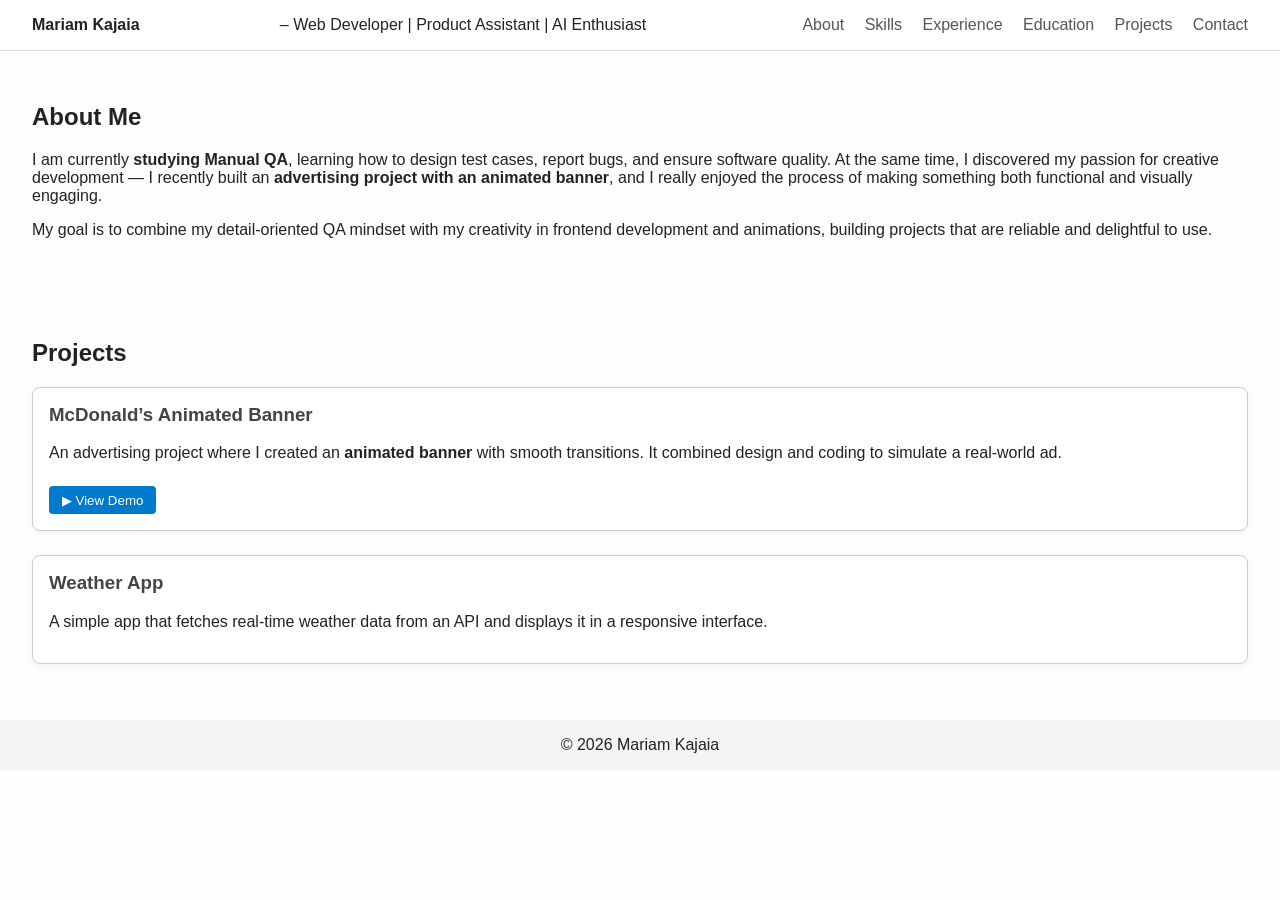
==== index.html @ 5e5ffd24 "Add Projects section with styling and video lightbox for McDonald's banner" ====
<!DOCTYPE html>
<html lang="en">
<head>
  <meta charset="UTF-8">
  <meta name="viewport" content="width=device-width, initial-scale=1.0">
  <title>Mariam Kajaia – Portfolio</title>
  <link rel="stylesheet" href="style.css">
</head>
<body>
  <header>
    <strong>Mariam Kajaia</strong> – Web Developer | Product Assistant | AI Enthusiast
    <!-- Placeholder for Dark Mode toggle -->
    <nav>
      <a href="#about">About</a>
      <a href="#skills">Skills</a>
      <a href="#experience">Experience</a>
      <a href="#education">Education</a>
      <a href="#projects">Projects</a>
      <a href="#contact">Contact</a>
    </nav>
  </header>

  <section id="about">
  <h2>About Me</h2>
  <p>
    I am currently <strong>studying Manual QA</strong>, learning how to design test cases, 
    report bugs, and ensure software quality. At the same time, I discovered my passion 
    for creative development — I recently built an <strong>advertising project with an 
    animated banner</strong>, and I really enjoyed the process of making something both 
    functional and visually engaging. 
  </p>
  <p>
    My goal is to combine my detail-oriented QA mindset with my creativity in frontend 
    development and animations, building projects that are reliable and delightful to use.
  </p>
</section>

<section id="projects">
  <h2>Projects</h2>

  <div class="project-card">
    <h3>McDonald’s Animated Banner</h3>
    <p>
      An advertising project where I created an <strong>animated banner</strong> 
      with smooth transitions. It combined design and coding to simulate a real-world ad.
    </p>
    <button onclick="openVideo()">▶ View Demo</button>
  </div>

  <div class="project-card">
    <h3>Weather App</h3>
    <p>
      A simple app that fetches real-time weather data from an API and displays 
      it in a responsive interface.
    </p>
  </div>

</section>

<!-- Lightbox for video -->
<div id="lightbox" class="video-lightbox">
  <div class="video-box">
    <button onclick="closeVideo()" class="close-btn">✖</button>
    <video src="mcd-banner.mp4" controls></video>
  </div>
</div>

  <footer>
    © <span id="year"></span> Mariam Kajaia
  </footer>

  <script src="script.js"></script>
</body>
</html>
---- style.css ----
body {
  font-family: sans-serif;
  margin: 0; padding: 0;
  background: #fdfdfd; color: #222;
}

header {
  background: #fff;
  padding: 1rem 2rem;
  border-bottom: 1px solid #ddd;
  display: flex;
  justify-content: space-between;
  align-items: center;
}
nav a {
  margin-left: 1rem; text-decoration: none; color: #555;
}
section {
  padding: 2rem;
}
/* Project section */
.project-card {
  border: 1px solid #ccc;
  border-radius: 8px;
  padding: 1rem;
  margin-bottom: 1.5rem;
  background: #fff;
  box-shadow: 0 2px 6px rgba(0,0,0,0.05);
}

.project-card h3 {
  margin-top: 0;
  color: #444;
}

.project-card button {
  margin-top: 0.5rem;
  padding: 0.4rem 0.8rem;
  border: none;
  border-radius: 4px;
  background: #007acc;
  color: white;
  cursor: pointer;
}

.project-card button:hover {
  background: #005fa3;
}

/* Lightbox for video demo */
.video-lightbox {
  position: fixed;
  inset: 0;
  background: rgba(0,0,0,0.8);
  display: none;
  align-items: center;
  justify-content: center;
}

.video-box {
  background: #000;
  padding: 1rem;
  border-radius: 8px;
  max-width: 90%;
}

.video-box video {
  max-width: 100%;
  border-radius: 6px;
}

.close-btn {
  float: right;
  background: #fff;
  border: none;
  cursor: pointer;
  margin-bottom: 0.5rem;
}

footer {
  text-align: center; padding: 1rem; background: #f4f4f4;
}
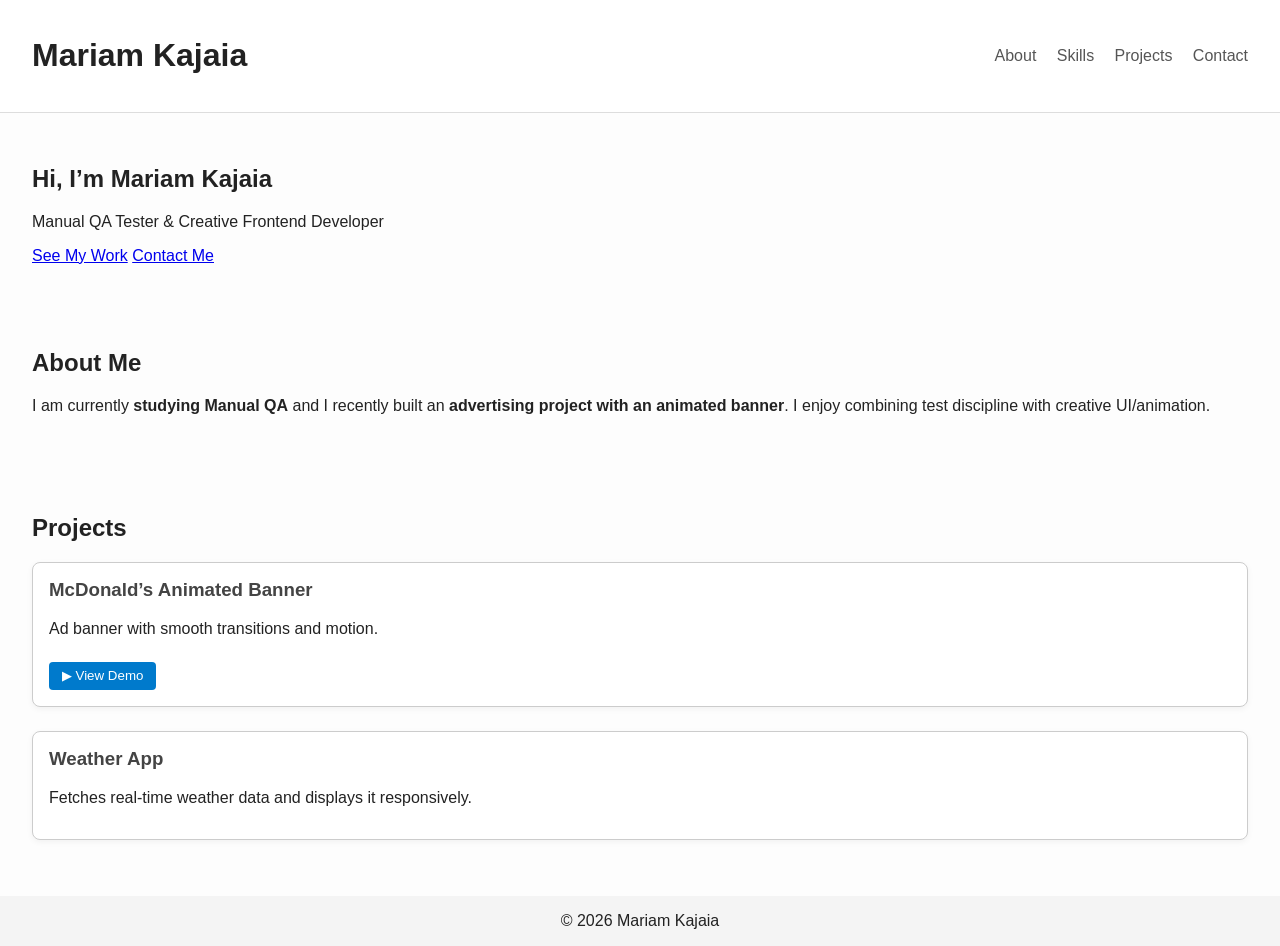
==== commit 0de7bc19: "Clean script.js: remove duplicates, add DOMContentLoaded, expose open/close globally" ====
--- a/index.html
+++ b/index.html
@@ -1,69 +1,62 @@
 <!DOCTYPE html>
 <html lang="en">
 <head>
-  <meta charset="UTF-8">
-  <meta name="viewport" content="width=device-width, initial-scale=1.0">
+  <meta charset="UTF-8" />
+  <meta name="viewport" content="width=device-width, initial-scale=1" />
   <title>Mariam Kajaia – Portfolio</title>
-  <link rel="stylesheet" href="style.css">
+  <link rel="stylesheet" href="style.css" />
 </head>
 <body>
   <header>
-    <strong>Mariam Kajaia</strong> – Web Developer | Product Assistant | AI Enthusiast
-    <!-- Placeholder for Dark Mode toggle -->
+    <h1>Mariam Kajaia</h1>
     <nav>
       <a href="#about">About</a>
       <a href="#skills">Skills</a>
-      <a href="#experience">Experience</a>
-      <a href="#education">Education</a>
       <a href="#projects">Projects</a>
       <a href="#contact">Contact</a>
     </nav>
   </header>
 
+  <section id="hero">
+    <div class="hero-content">
+      <h1 class="fade-in">Hi, I’m <span>Mariam Kajaia</span></h1>
+      <p class="fade-in delay-1">Manual QA Tester & Creative Frontend Developer</p>
+      <div class="hero-buttons fade-in delay-2">
+        <a href="#projects" class="btn">See My Work</a>
+        <a href="#contact" class="btn btn-outline">Contact Me</a>
+      </div>
+    </div>
+  </section>
+
   <section id="about">
-  <h2>About Me</h2>
-  <p>
-    I am currently <strong>studying Manual QA</strong>, learning how to design test cases, 
-    report bugs, and ensure software quality. At the same time, I discovered my passion 
-    for creative development — I recently built an <strong>advertising project with an 
-    animated banner</strong>, and I really enjoyed the process of making something both 
-    functional and visually engaging. 
-  </p>
-  <p>
-    My goal is to combine my detail-oriented QA mindset with my creativity in frontend 
-    development and animations, building projects that are reliable and delightful to use.
-  </p>
-</section>
+    <h2>About Me</h2>
+    <p>
+      I am currently <strong>studying Manual QA</strong> and I recently built an
+      <strong>advertising project with an animated banner</strong>. I enjoy combining
+      test discipline with creative UI/animation.
+    </p>
+  </section>
 
-<section id="projects">
-  <h2>Projects</h2>
+  <section id="projects">
+    <h2>Projects</h2>
+    <div class="project-card">
+      <h3>McDonald’s Animated Banner</h3>
+      <p>Ad banner with smooth transitions and motion.</p>
+      <button onclick="openVideo()">▶ View Demo</button>
+    </div>
+    <div class="project-card">
+      <h3>Weather App</h3>
+      <p>Fetches real-time weather data and displays it responsively.</p>
+    </div>
+  </section>
 
-  <div class="project-card">
-    <h3>McDonald’s Animated Banner</h3>
-    <p>
-      An advertising project where I created an <strong>animated banner</strong> 
-      with smooth transitions. It combined design and coding to simulate a real-world ad.
-    </p>
-    <button onclick="openVideo()">▶ View Demo</button>
+  <!-- Lightbox -->
+  <div id="lightbox" class="video-lightbox">
+    <div class="video-box">
+      <button onclick="closeVideo()" class="close-btn">✖</button>
+      <video src="mcd-banner.mp4" controls></video>
+    </div>
   </div>
-
-  <div class="project-card">
-    <h3>Weather App</h3>
-    <p>
-      A simple app that fetches real-time weather data from an API and displays 
-      it in a responsive interface.
-    </p>
-  </div>
-
-</section>
-
-<!-- Lightbox for video -->
-<div id="lightbox" class="video-lightbox">
-  <div class="video-box">
-    <button onclick="closeVideo()" class="close-btn">✖</button>
-    <video src="mcd-banner.mp4" controls></video>
-  </div>
-</div>
 
   <footer>
     © <span id="year"></span> Mariam Kajaia
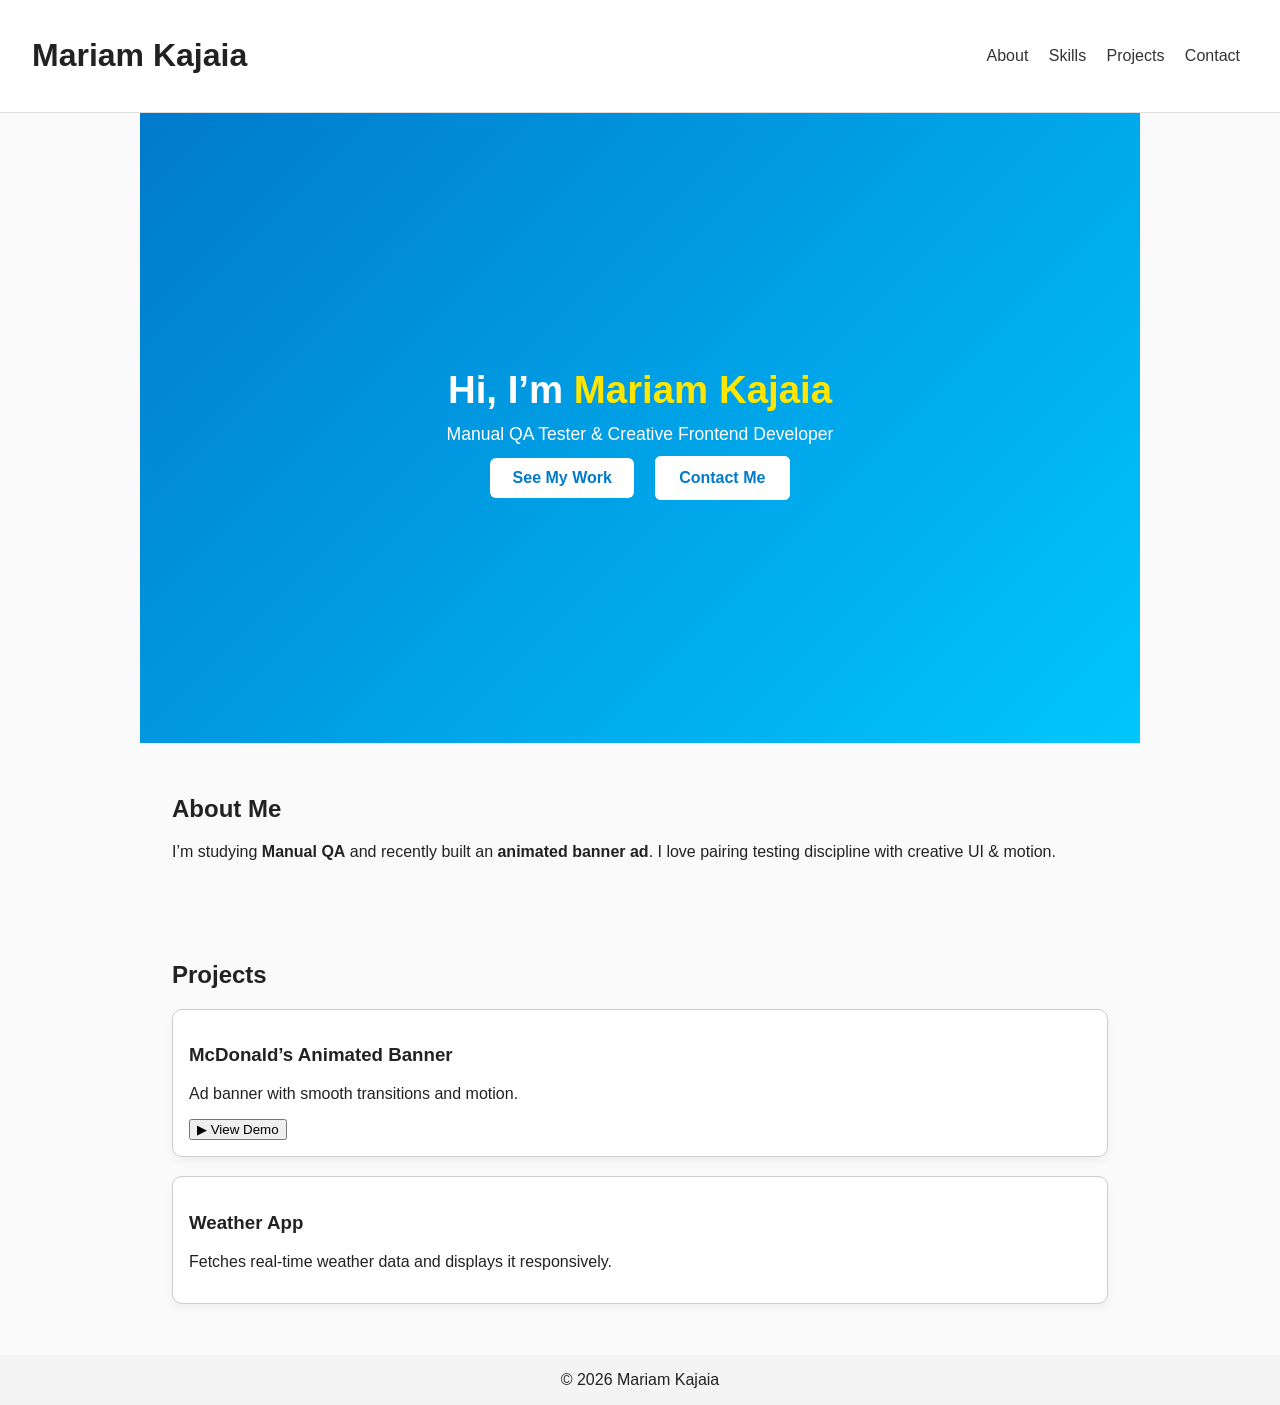
==== commit bde2472a: "Remove index.md, add .nojekyll to serve HTML/CSS/JS" ====
--- a/index.html
+++ b/index.html
@@ -5,6 +5,7 @@
   <meta name="viewport" content="width=device-width, initial-scale=1" />
   <title>Mariam Kajaia – Portfolio</title>
   <link rel="stylesheet" href="style.css" />
+  <script src="script.js" defer></script>
 </head>
 <body>
   <header>
@@ -31,9 +32,9 @@
   <section id="about">
     <h2>About Me</h2>
     <p>
-      I am currently <strong>studying Manual QA</strong> and I recently built an
-      <strong>advertising project with an animated banner</strong>. I enjoy combining
-      test discipline with creative UI/animation.
+      I’m studying <strong>Manual QA</strong> and recently built an
+      <strong>animated banner ad</strong>. I love pairing testing discipline with
+      creative UI & motion.
     </p>
   </section>
 
@@ -61,7 +62,5 @@
   <footer>
     © <span id="year"></span> Mariam Kajaia
   </footer>
-
-  <script src="script.js"></script>
 </body>
 </html>
--- a/style.css
+++ b/style.css
@@ -1,82 +1,33 @@
-body {
-  font-family: sans-serif;
-  margin: 0; padding: 0;
-  background: #fdfdfd; color: #222;
-}
+*{box-sizing:border-box}
+html,body{scroll-behavior:smooth}
+body{font-family:Arial,sans-serif;margin:0;color:#222;background:#fafafa}
+header{position:sticky;top:0;background:#fff;border-bottom:1px solid #ddd;padding:1rem 2rem;display:flex;justify-content:space-between;align-items:center}
+nav a{margin:0 .5rem;text-decoration:none;color:#333}
+section{padding:2rem;max-width:1000px;margin:auto}
+footer{text-align:center;padding:1rem;background:#f4f4f4}
 
-header {
-  background: #fff;
-  padding: 1rem 2rem;
-  border-bottom: 1px solid #ddd;
-  display: flex;
-  justify-content: space-between;
-  align-items: center;
-}
-nav a {
-  margin-left: 1rem; text-decoration: none; color: #555;
-}
-section {
-  padding: 2rem;
-}
-/* Project section */
-.project-card {
-  border: 1px solid #ccc;
-  border-radius: 8px;
-  padding: 1rem;
-  margin-bottom: 1.5rem;
-  background: #fff;
-  box-shadow: 0 2px 6px rgba(0,0,0,0.05);
-}
+/* Hero */
+#hero{display:flex;align-items:center;justify-content:center;text-align:center;height:70vh;background:linear-gradient(135deg,#007acc,#00c6ff);color:#fff;padding:2rem}
+#hero h1{font-size:2.4rem;margin:0 0 .75rem}
+#hero h1 span{color:#ffe600}
+#hero p{font-size:1.1rem;margin:0 0 1.5rem}
+.hero-buttons .btn{margin:0 .5rem;padding:.7rem 1.4rem;border-radius:6px;background:#fff;color:#007acc;font-weight:700;text-decoration:none;transition:.25s}
+.hero-buttons .btn:hover{background:#ffe600;color:#111}
+.btn-outline{background:transparent;border:2px solid #fff;color:#fff}
+.btn-outline:hover{background:#fff;color:#007acc}
 
-.project-card h3 {
-  margin-top: 0;
-  color: #444;
-}
+/* Animations */
+.fade-in{opacity:0;transform:translateY(20px);animation:fadeInUp 1s forwards}
+.fade-in.delay-1{animation-delay:.5s}
+.fade-in.delay-2{animation-delay:1s}
+@keyframes fadeInUp{to{opacity:1;transform:translateY(0)}}
 
-.project-card button {
-  margin-top: 0.5rem;
-  padding: 0.4rem 0.8rem;
-  border: none;
-  border-radius: 4px;
-  background: #007acc;
-  color: white;
-  cursor: pointer;
-}
+/* Projects */
+.project-card{border:1px solid #ccc;border-radius:10px;padding:1rem;margin-bottom:1.2rem;background:#fff;box-shadow:0 4px 10px rgba(0,0,0,.05);transition:transform .2s}
+.project-card:hover{transform:translateY(-4px)}
 
-.project-card button:hover {
-  background: #005fa3;
-}
-
-/* Lightbox for video demo */
-.video-lightbox {
-  position: fixed;
-  inset: 0;
-  background: rgba(0,0,0,0.8);
-  display: none;
-  align-items: center;
-  justify-content: center;
-}
-
-.video-box {
-  background: #000;
-  padding: 1rem;
-  border-radius: 8px;
-  max-width: 90%;
-}
-
-.video-box video {
-  max-width: 100%;
-  border-radius: 6px;
-}
-
-.close-btn {
-  float: right;
-  background: #fff;
-  border: none;
-  cursor: pointer;
-  margin-bottom: 0.5rem;
-}
-
-footer {
-  text-align: center; padding: 1rem; background: #f4f4f4;
-}
+/* Lightbox */
+.video-lightbox{position:fixed;inset:0;background:rgba(0,0,0,.8);display:none;align-items:center;justify-content:center;padding:1rem}
+.video-box{background:#000;padding:1rem;border-radius:10px;max-width:90%}
+.video-box video{max-width:100%;border-radius:8px}
+.close-btn{float:right;background:#fff;border:none;cursor:pointer;margin-bottom:.5rem;padding:.3rem .5rem;border-radius:4px}
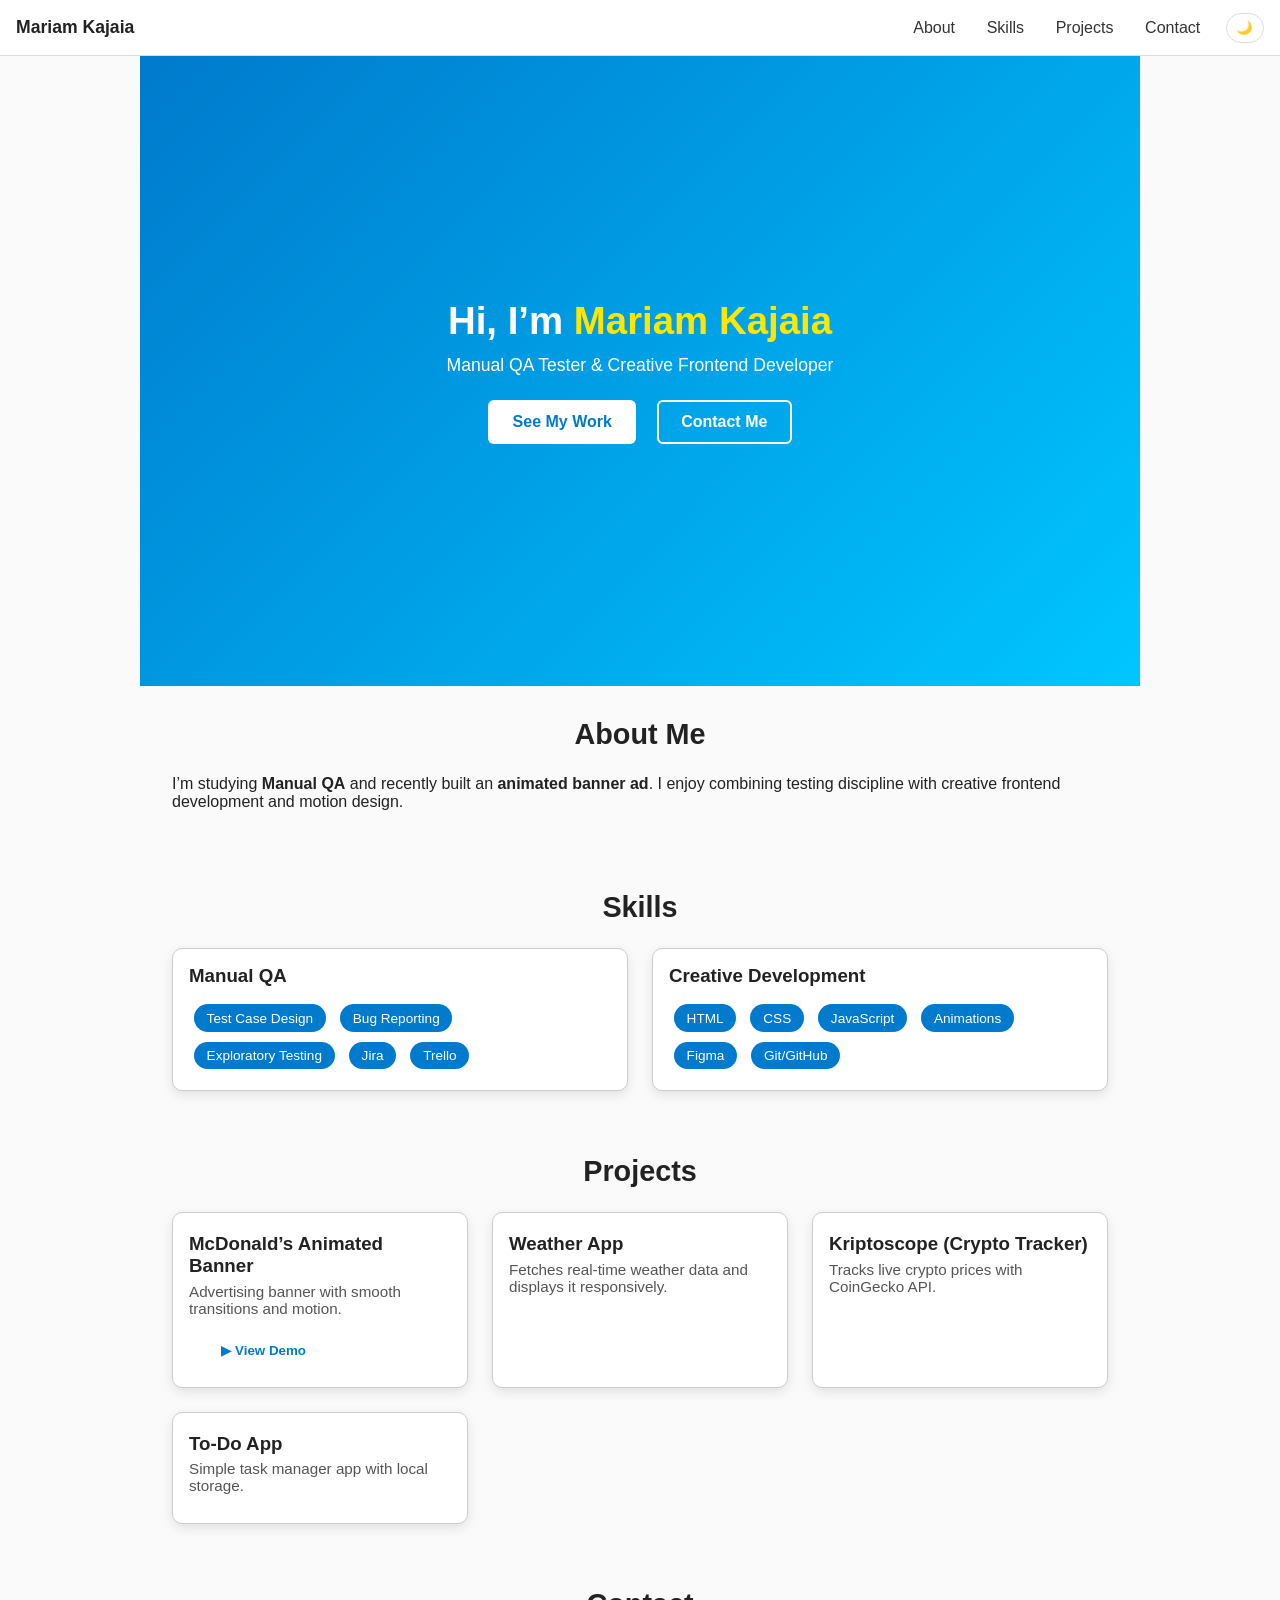
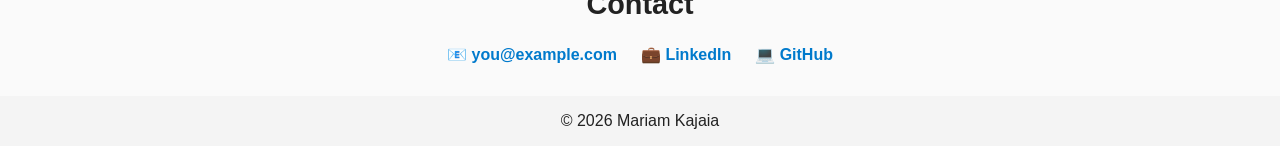
==== commit d60ca41e: "Fix homepage: real HTML layout + cache-bust CSS/JS" ====
--- a/index.html
+++ b/index.html
@@ -4,20 +4,22 @@
   <meta charset="UTF-8" />
   <meta name="viewport" content="width=device-width, initial-scale=1" />
   <title>Mariam Kajaia – Portfolio</title>
-  <link rel="stylesheet" href="style.css" />
-  <script src="script.js" defer></script>
+  <link rel="stylesheet" href="style.css?v=3" />
+  <script src="script.js?v=3" defer></script>
 </head>
 <body>
   <header>
-    <h1>Mariam Kajaia</h1>
+    <h1 class="site-title">Mariam Kajaia</h1>
     <nav>
       <a href="#about">About</a>
       <a href="#skills">Skills</a>
       <a href="#projects">Projects</a>
       <a href="#contact">Contact</a>
     </nav>
+    <button id="darkToggle" aria-label="Toggle dark mode">🌙</button>
   </header>
 
+  <!-- Hero Section -->
   <section id="hero">
     <div class="hero-content">
       <h1 class="fade-in">Hi, I’m <span>Mariam Kajaia</span></h1>
@@ -29,38 +31,86 @@
     </div>
   </section>
 
+  <!-- About -->
   <section id="about">
-    <h2>About Me</h2>
-    <p>
+    <h2 class="reveal">About Me</h2>
+    <p class="reveal">
       I’m studying <strong>Manual QA</strong> and recently built an
-      <strong>animated banner ad</strong>. I love pairing testing discipline with
-      creative UI & motion.
+      <strong>animated banner ad</strong>. I enjoy combining testing discipline
+      with creative frontend development and motion design.
     </p>
   </section>
 
-  <section id="projects">
-    <h2>Projects</h2>
-    <div class="project-card">
-      <h3>McDonald’s Animated Banner</h3>
-      <p>Ad banner with smooth transitions and motion.</p>
-      <button onclick="openVideo()">▶ View Demo</button>
-    </div>
-    <div class="project-card">
-      <h3>Weather App</h3>
-      <p>Fetches real-time weather data and displays it responsively.</p>
+  <!-- Skills -->
+  <section id="skills">
+    <h2 class="reveal">Skills</h2>
+    <div class="skills-grid">
+      <div class="skills-card reveal">
+        <h3>Manual QA</h3>
+        <div class="skills-tags">
+          <a href="#">Test Case Design</a>
+          <a href="#">Bug Reporting</a>
+          <a href="#">Exploratory Testing</a>
+          <a href="#">Jira</a>
+          <a href="#">Trello</a>
+        </div>
+      </div>
+      <div class="skills-card reveal">
+        <h3>Creative Development</h3>
+        <div class="skills-tags">
+          <a href="#">HTML</a>
+          <a href="#">CSS</a>
+          <a href="#">JavaScript</a>
+          <a href="#">Animations</a>
+          <a href="#">Figma</a>
+          <a href="#">Git/GitHub</a>
+        </div>
+      </div>
     </div>
   </section>
 
-  <!-- Lightbox -->
-  <div id="lightbox" class="video-lightbox">
-    <div class="video-box">
-      <button onclick="closeVideo()" class="close-btn">✖</button>
+  <!-- Projects -->
+  <section id="projects">
+    <h2 class="reveal">Projects</h2>
+    <div class="project-grid">
+      <div class="project-card reveal">
+        <h3>McDonald’s Animated Banner</h3>
+        <p>Advertising banner with smooth transitions and motion.</p>
+        <button onclick="openVideo()" class="btn">▶ View Demo</button>
+      </div>
+      <div class="project-card reveal">
+        <h3>Weather App</h3>
+        <p>Fetches real-time weather data and displays it responsively.</p>
+      </div>
+      <div class="project-card reveal">
+        <h3>Kriptoscope (Crypto Tracker)</h3>
+        <p>Tracks live crypto prices with CoinGecko API.</p>
+      </div>
+      <div class="project-card reveal">
+        <h3>To-Do App</h3>
+        <p>Simple task manager app with local storage.</p>
+      </div>
+    </div>
+  </section>
+
+  <!-- Video Lightbox -->
+  <div id="lightbox" class="video-lightbox" aria-hidden="true">
+    <div class="video-box" role="dialog" aria-label="McDonald's banner demo">
+      <button onclick="closeVideo()" class="close-btn" aria-label="Close video">✖</button>
       <video src="mcd-banner.mp4" controls></video>
     </div>
   </div>
 
-  <footer>
-    © <span id="year"></span> Mariam Kajaia
-  </footer>
+  <!-- Contact -->
+  <section id="contact">
+    <h2 class="reveal">Contact</h2>
+    <div class="contact-grid">
+      <div class="contact-item reveal">📧 <a href="mailto:you@example.com">you@example.com</a></div>
+      <div class="contact-item reveal">💼 <a href="https://linkedin.com/in/yourprofile" target="_blank" rel="noreferrer">LinkedIn</a></div>
+      <div class="contact-item reveal">💻 <a href="https://github.com/yourname" target="_blank" rel="noreferrer">GitHub</a></div>
+    </div>
+  </section>
+
+  <footer>© <span id="year"></span> Mariam Kajaia</footer>
 </body>
 </html>
--- a/style.css
+++ b/style.css
@@ -1,33 +1,166 @@
-*{box-sizing:border-box}
-html,body{scroll-behavior:smooth}
-body{font-family:Arial,sans-serif;margin:0;color:#222;background:#fafafa}
-header{position:sticky;top:0;background:#fff;border-bottom:1px solid #ddd;padding:1rem 2rem;display:flex;justify-content:space-between;align-items:center}
-nav a{margin:0 .5rem;text-decoration:none;color:#333}
-section{padding:2rem;max-width:1000px;margin:auto}
-footer{text-align:center;padding:1rem;background:#f4f4f4}
+/* ============ Base & Layout ============ */
+* { box-sizing: border-box; }
+html, body { scroll-behavior: smooth; }
+body {
+  font-family: Arial, sans-serif;
+  margin: 0;
+  color: #222;
+  background: #fafafa;
+}
 
-/* Hero */
-#hero{display:flex;align-items:center;justify-content:center;text-align:center;height:70vh;background:linear-gradient(135deg,#007acc,#00c6ff);color:#fff;padding:2rem}
-#hero h1{font-size:2.4rem;margin:0 0 .75rem}
-#hero h1 span{color:#ffe600}
-#hero p{font-size:1.1rem;margin:0 0 1.5rem}
-.hero-buttons .btn{margin:0 .5rem;padding:.7rem 1.4rem;border-radius:6px;background:#fff;color:#007acc;font-weight:700;text-decoration:none;transition:.25s}
-.hero-buttons .btn:hover{background:#ffe600;color:#111}
-.btn-outline{background:transparent;border:2px solid #fff;color:#fff}
-.btn-outline:hover{background:#fff;color:#007acc}
+/* Sections */
+section { padding: 2rem; max-width: 1000px; margin: auto; }
+section h2 { font-size: 1.8rem; margin: 0 0 1.5rem; text-align: center; }
 
-/* Animations */
-.fade-in{opacity:0;transform:translateY(20px);animation:fadeInUp 1s forwards}
-.fade-in.delay-1{animation-delay:.5s}
-.fade-in.delay-2{animation-delay:1s}
-@keyframes fadeInUp{to{opacity:1;transform:translateY(0)}}
+/* Header / Nav */
+header{
+  position: sticky; top: 0;
+  background: #fff;
+  border-bottom: 1px solid #ddd;
+  padding: 0.8rem 1rem;
+  display: grid; grid-template-columns: 1fr auto auto; gap: .75rem;
+  align-items: center;
+  z-index: 20;
+}
+.site-title{ font-size: 1.1rem; margin: 0; }
+nav a{
+  margin: 0 .5rem; text-decoration: none; color: #333;
+  padding: .25rem .35rem; border-radius: 6px; transition: background .2s;
+}
+nav a:hover{ background: rgba(0,0,0,.05); }
+#darkToggle{
+  justify-self: end;
+  border: 1px solid #ddd; background: #fff; color: #333;
+  border-radius: 999px; padding: .4rem .6rem; cursor: pointer;
+  transition: background .2s, border-color .2s;
+}
+#darkToggle:hover{ background: #f2f2f2; border-color: #ccc; }
 
-/* Projects */
-.project-card{border:1px solid #ccc;border-radius:10px;padding:1rem;margin-bottom:1.2rem;background:#fff;box-shadow:0 4px 10px rgba(0,0,0,.05);transition:transform .2s}
-.project-card:hover{transform:translateY(-4px)}
+/* Footer */
+footer{ text-align: center; padding: 1rem; background: #f4f4f4; }
 
-/* Lightbox */
-.video-lightbox{position:fixed;inset:0;background:rgba(0,0,0,.8);display:none;align-items:center;justify-content:center;padding:1rem}
-.video-box{background:#000;padding:1rem;border-radius:10px;max-width:90%}
-.video-box video{max-width:100%;border-radius:8px}
-.close-btn{float:right;background:#fff;border:none;cursor:pointer;margin-bottom:.5rem;padding:.3rem .5rem;border-radius:4px}
+/* ============ Hero ============ */
+#hero{
+  display: flex; align-items: center; justify-content: center;
+  text-align: center; height: 70vh;
+  background: linear-gradient(135deg,#007acc,#00c6ff);
+  color: #fff; padding: 2rem;
+}
+#hero h1{ font-size: 2.4rem; margin: 0 0 .75rem; }
+#hero h1 span{ color: #ffe600; }
+#hero p{ font-size: 1.1rem; margin: 0 0 1.5rem; }
+
+/* Reusable buttons */
+.btn{
+  display: inline-block;
+  margin: 0 .5rem; padding: .7rem 1.4rem;
+  border-radius: 6px; background: #fff; color: #007acc;
+  font-weight: 700; text-decoration: none; transition: .25s;
+  border: 2px solid transparent;
+}
+.btn:hover{ background: #ffe600; color: #111; }
+.btn-outline{
+  background: transparent; border-color: #fff; color: #fff;
+}
+.btn-outline:hover{ background: #fff; color: #007acc; }
+
+/* ============ Animations ============ */
+.fade-in{ opacity: 0; transform: translateY(20px); animation: fadeInUp 1s forwards; }
+.fade-in.delay-1{ animation-delay: .5s; }
+.fade-in.delay-2{ animation-delay: 1s; }
+@keyframes fadeInUp{ to{ opacity: 1; transform: translateY(0); } }
+
+/* Scroll-reveal (for cards & section bits) */
+.reveal{ opacity: 0; transform: translateY(16px); transition: opacity .6s ease, transform .6s ease; }
+.reveal.show{ opacity: 1; transform: translateY(0); }
+
+/* ============ Skills ============ */
+.skills-grid{
+  display: grid; gap: 1.5rem;
+  grid-template-columns: repeat(auto-fit, minmax(250px, 1fr));
+}
+.skills-card{
+  background: #fff; border: 1px solid #ccc; border-radius: 10px;
+  padding: 1rem; box-shadow: 0 4px 12px rgba(0,0,0,.1);
+  transition: transform .2s ease;
+}
+.skills-card:hover{ transform: translateY(-5px); }
+.skills-card h3{ margin: 0 0 .75rem; }
+.skills-tags a{
+  display: inline-block; margin: .3rem; padding: .4rem .8rem;
+  background: #007acc; color: #fff; border-radius: 20px;
+  text-decoration: none; font-size: .85rem; transition: background .2s;
+}
+.skills-tags a:hover{ background: #005fa3; }
+
+/* ============ Projects ============ */
+.project-grid{
+  display: grid; gap: 1.5rem;
+  grid-template-columns: repeat(auto-fit, minmax(250px, 1fr));
+}
+.project-card{
+  border: 1px solid #ccc; border-radius: 10px; padding: 1rem;
+  background: #fff; box-shadow: 0 4px 12px rgba(0,0,0,.1);
+  transition: transform .2s ease, box-shadow .2s ease;
+  text-align: left;
+}
+.project-card:hover{ transform: translateY(-6px); box-shadow: 0 8px 16px rgba(0,0,0,.15); }
+.project-img{
+  width: 100%; height: 150px; object-fit: cover; border-radius: 6px; margin-bottom: 1rem;
+}
+.project-card h3{ margin: .25rem 0 .35rem; }
+.project-card p{ color: #555; font-size: .95rem; margin: 0 0 .8rem; }
+.project-actions{ display: flex; flex-wrap: wrap; gap: .5rem; }
+
+/* Keep your old single-card styling (for compatibility if used) */
+.project-card + .project-card{ margin-top: 0; }
+
+/* ============ Contact ============ */
+.contact-grid{
+  display: flex; justify-content: center; flex-wrap: wrap; gap: 1.5rem;
+}
+.contact-item{ font-size: 1rem; }
+.contact-item a{ text-decoration: none; color: #007acc; font-weight: bold; }
+.contact-item a:hover{ text-decoration: underline; }
+
+/* ============ Lightbox ============ */
+.video-lightbox{
+  position: fixed; inset: 0; background: rgba(0,0,0,.8);
+  display: none; align-items: center; justify-content: center; padding: 1rem; z-index: 30;
+}
+.video-box{
+  background: #000; padding: 1rem; border-radius: 10px; max-width: 90%; width: 900px;
+}
+.video-box video{ width: 100%; max-width: 100%; border-radius: 8px; }
+.close-btn{
+  float: right; background: #fff; border: none; cursor: pointer;
+  margin-bottom: .5rem; padding: .3rem .5rem; border-radius: 4px;
+}
+
+/* ============ Dark Mode ============ */
+body.dark{ background: #121212; color: #e4e4e4; }
+body.dark header{ background: #1e1e1e; border-bottom: 1px solid #333; }
+body.dark nav a{ color: #ddd; }
+body.dark #darkToggle{ background: #1e1e1e; border-color: #333; color: #eee; }
+body.dark #darkToggle:hover{ background: #2a2a2a; }
+body.dark footer{ background: #1e1e1e; border-top: 1px solid #333; }
+body.dark .skills-card,
+body.dark .project-card{
+  background: #1e1e1e; border-color: #333; box-shadow: 0 4px 12px rgba(0,0,0,.35);
+}
+body.dark .skills-tags a{ background: #2a7ecf; }
+body.dark .skills-tags a:hover{ background: #1f66a6; }
+body.dark .btn{ background: #333; color: #fff; border-color: transparent; }
+body.dark .btn:hover{ background: #ffe600; color: #111; }
+body.dark .btn-outline{ border-color: #fff; color: #fff; }
+body.dark .btn-outline:hover{ background: #fff; color: #007acc; }
+
+/* Optional: keep hero vivid in dark mode (same gradient works well) */
+
+/* ============ Responsive Tweaks ============ */
+@media (max-width: 640px){
+  #hero{ height: 60vh; padding: 1.5rem; }
+  #hero h1{ font-size: 2rem; }
+  header{ grid-template-columns: 1fr auto; grid-auto-flow: column; }
+  nav{ display: none; } /* simplify on very small screens (optional) */
+}
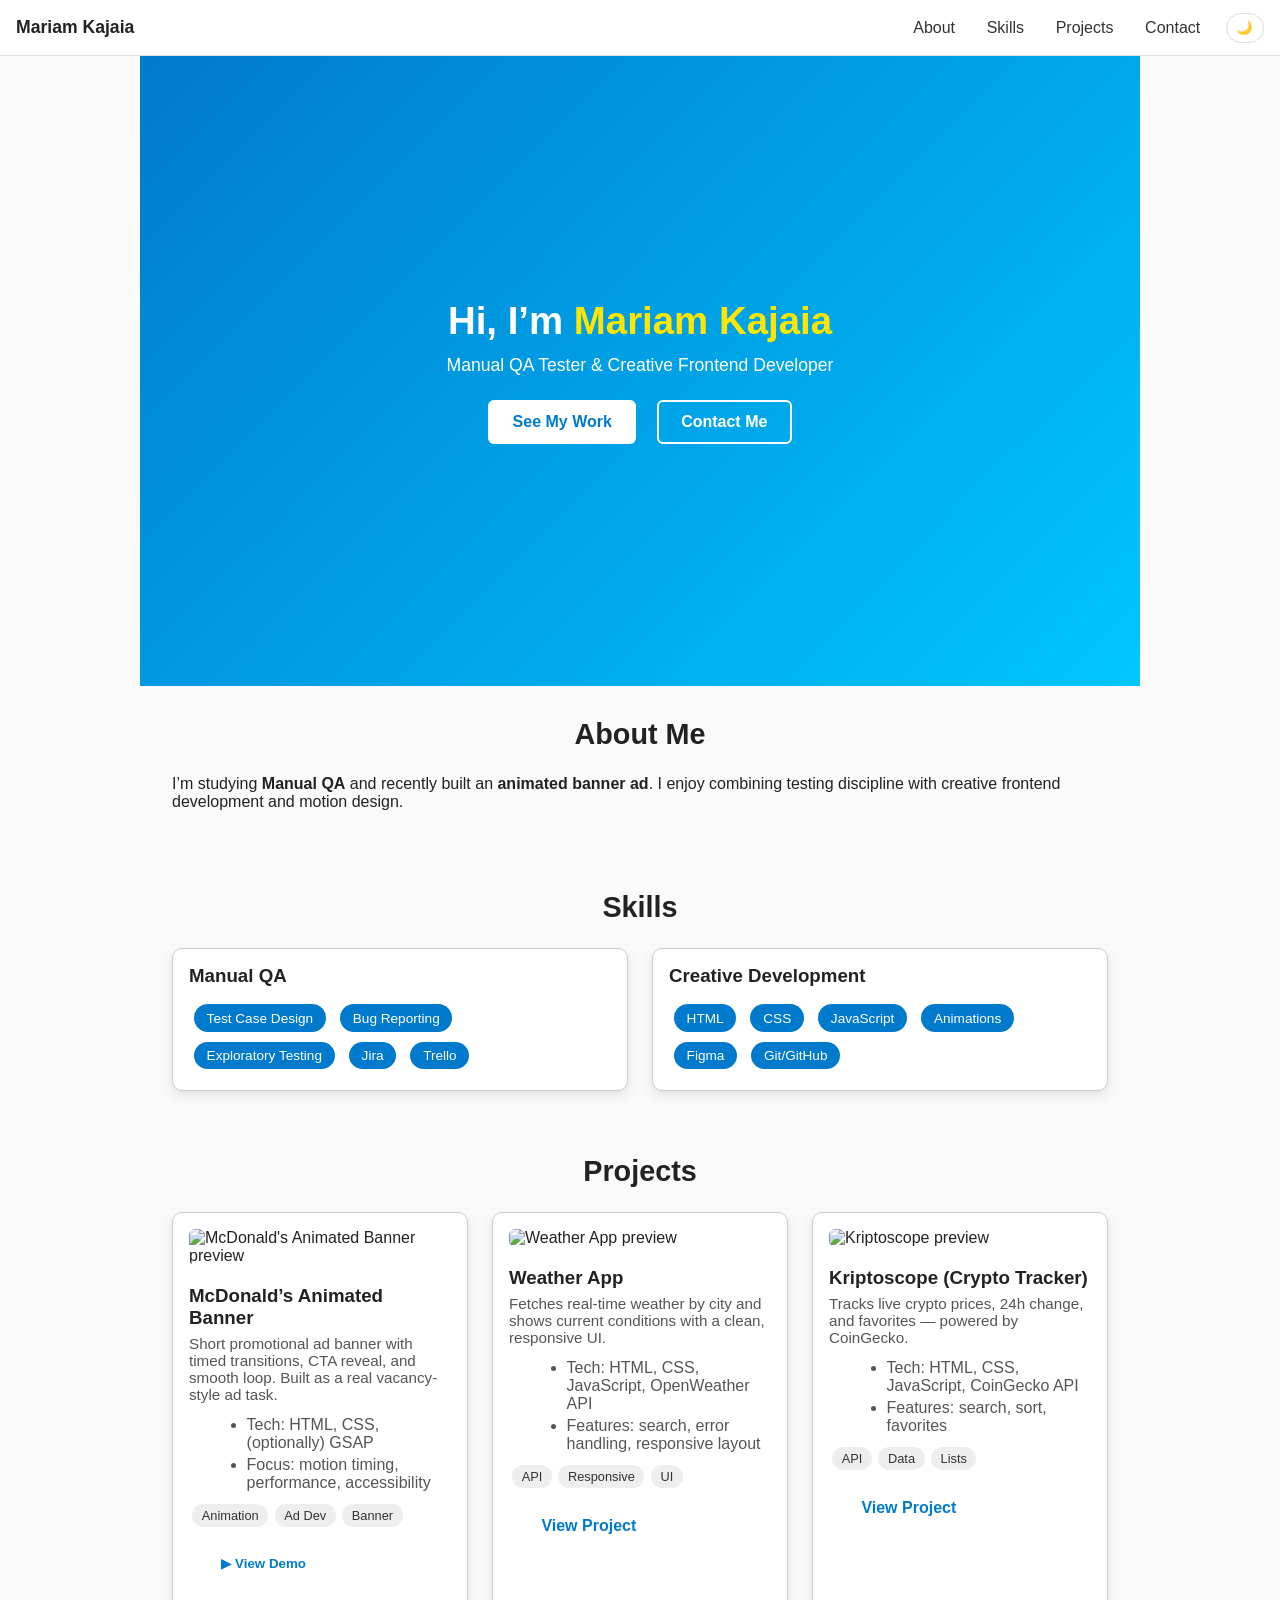
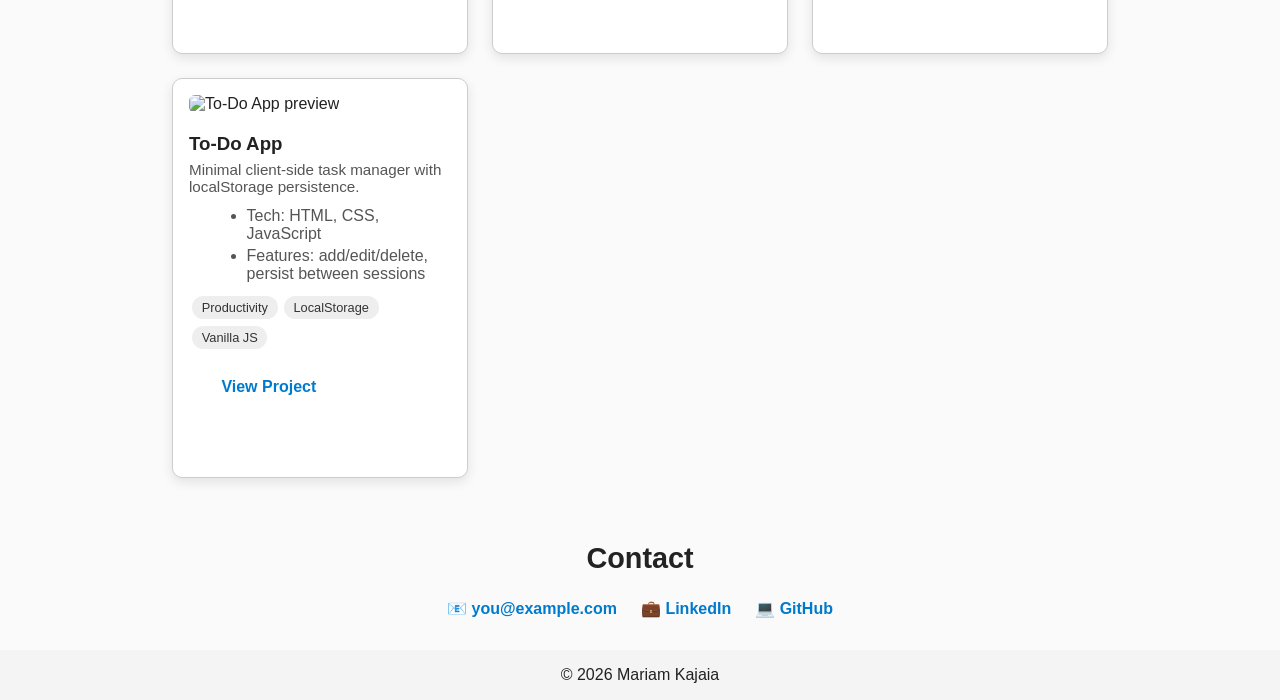
==== commit 69e28cc4: "Fix CSS/JS load: cache-bust and verify root paths" ====
--- a/index.html
+++ b/index.html
@@ -70,28 +70,95 @@
   </section>
 
   <!-- Projects -->
-  <section id="projects">
-    <h2 class="reveal">Projects</h2>
-    <div class="project-grid">
-      <div class="project-card reveal">
-        <h3>McDonald’s Animated Banner</h3>
-        <p>Advertising banner with smooth transitions and motion.</p>
+<section id="projects">
+  <h2 class="reveal">Projects</h2>
+
+  <div class="project-grid">
+
+    <!-- McDonald's Animated Banner -->
+    <article class="project-card reveal">
+      <img src="banner-thumbnail.png" alt="McDonald's Animated Banner preview" class="project-img" />
+      <h3>McDonald’s Animated Banner</h3>
+      <p class="project-desc">
+        Short promotional ad banner with timed transitions, CTA reveal, and smooth loop.
+        Built as a real vacancy-style ad task.
+      </p>
+      <ul class="project-highlights">
+        <li>Tech: HTML, CSS, (optionally) GSAP</li>
+        <li>Focus: motion timing, performance, accessibility</li>
+      </ul>
+      <div class="proj-tags">
+        <span>Animation</span><span>Ad Dev</span><span>Banner</span>
+      </div>
+      <div class="project-actions">
         <button onclick="openVideo()" class="btn">▶ View Demo</button>
+        <a href="https://github.com/yourname/mcd-banner" target="_blank" class="btn btn-outline">Code</a>
       </div>
-      <div class="project-card reveal">
-        <h3>Weather App</h3>
-        <p>Fetches real-time weather data and displays it responsively.</p>
+    </article>
+
+    <!-- Weather App -->
+    <article class="project-card reveal">
+      <img src="weather-thumbnail.png" alt="Weather App preview" class="project-img" />
+      <h3>Weather App</h3>
+      <p class="project-desc">
+        Fetches real-time weather by city and shows current conditions with a clean, responsive UI.
+      </p>
+      <ul class="project-highlights">
+        <li>Tech: HTML, CSS, JavaScript, OpenWeather API</li>
+        <li>Features: search, error handling, responsive layout</li>
+      </ul>
+      <div class="proj-tags">
+        <span>API</span><span>Responsive</span><span>UI</span>
       </div>
-      <div class="project-card reveal">
-        <h3>Kriptoscope (Crypto Tracker)</h3>
-        <p>Tracks live crypto prices with CoinGecko API.</p>
+      <div class="project-actions">
+        <a href="weather.html" class="btn">View Project</a>
+        <a href="https://github.com/yourname/weather-app" target="_blank" class="btn btn-outline">Code</a>
       </div>
-      <div class="project-card reveal">
-        <h3>To-Do App</h3>
-        <p>Simple task manager app with local storage.</p>
+    </article>
+
+    <!-- Kriptoscope -->
+    <article class="project-card reveal">
+      <img src="crypto-thumbnail.png" alt="Kriptoscope preview" class="project-img" />
+      <h3>Kriptoscope (Crypto Tracker)</h3>
+      <p class="project-desc">
+        Tracks live crypto prices, 24h change, and favorites — powered by CoinGecko.
+      </p>
+      <ul class="project-highlights">
+        <li>Tech: HTML, CSS, JavaScript, CoinGecko API</li>
+        <li>Features: search, sort, favorites</li>
+      </ul>
+      <div class="proj-tags">
+        <span>API</span><span>Data</span><span>Lists</span>
       </div>
-    </div>
-  </section>
+      <div class="project-actions">
+        <a href="crypto.html" class="btn">View Project</a>
+        <a href="https://github.com/yourname/kriptoscope" target="_blank" class="btn btn-outline">Code</a>
+      </div>
+    </article>
+
+    <!-- To-Do App -->
+    <article class="project-card reveal">
+      <img src="todo-thumbnail.png" alt="To-Do App preview" class="project-img" />
+      <h3>To-Do App</h3>
+      <p class="project-desc">
+        Minimal client-side task manager with localStorage persistence.
+      </p>
+      <ul class="project-highlights">
+        <li>Tech: HTML, CSS, JavaScript</li>
+        <li>Features: add/edit/delete, persist between sessions</li>
+      </ul>
+      <div class="proj-tags">
+        <span>Productivity</span><span>LocalStorage</span><span>Vanilla JS</span>
+      </div>
+      <div class="project-actions">
+        <a href="todo.html" class="btn">View Project</a>
+        <a href="https://github.com/yourname/todo-app" target="_blank" class="btn btn-outline">Code</a>
+      </div>
+    </article>
+
+  </div>
+</section>
+
 
   <!-- Video Lightbox -->
   <div id="lightbox" class="video-lightbox" aria-hidden="true">
--- a/style.css
+++ b/style.css
@@ -42,7 +42,7 @@
 /* ============ Hero ============ */
 #hero{
   display: flex; align-items: center; justify-content: center;
-  text-align: center; height: 70vh;
+  text-align: center; min-height: 70vh;
   background: linear-gradient(135deg,#007acc,#00c6ff);
   color: #fff; padding: 2rem;
 }
@@ -93,27 +93,50 @@
 }
 .skills-tags a:hover{ background: #005fa3; }
 
-/* ============ Projects ============ */
+/* ============ Projects grid & cards ============ */
 .project-grid{
-  display: grid; gap: 1.5rem;
+  display: grid;
+  gap: 1.5rem;
   grid-template-columns: repeat(auto-fit, minmax(250px, 1fr));
 }
 .project-card{
-  border: 1px solid #ccc; border-radius: 10px; padding: 1rem;
-  background: #fff; box-shadow: 0 4px 12px rgba(0,0,0,.1);
+  border: 1px solid #ccc;
+  border-radius: 10px;
+  padding: 1rem;
+  background: #fff;
+  box-shadow: 0 4px 12px rgba(0,0,0,0.1);
   transition: transform .2s ease, box-shadow .2s ease;
   text-align: left;
 }
-.project-card:hover{ transform: translateY(-6px); box-shadow: 0 8px 16px rgba(0,0,0,.15); }
+.project-card:hover{
+  transform: translateY(-6px);
+  box-shadow: 0 8px 16px rgba(0,0,0,0.15);
+}
 .project-img{
-  width: 100%; height: 150px; object-fit: cover; border-radius: 6px; margin-bottom: 1rem;
+  width: 100%;
+  height: 150px;
+  object-fit: cover;
+  border-radius: 6px;
+  margin-bottom: 1rem;
 }
 .project-card h3{ margin: .25rem 0 .35rem; }
 .project-card p{ color: #555; font-size: .95rem; margin: 0 0 .8rem; }
 .project-actions{ display: flex; flex-wrap: wrap; gap: .5rem; }
 
-/* Keep your old single-card styling (for compatibility if used) */
-.project-card + .project-card{ margin-top: 0; }
+/* Extra project text styles */
+.project-desc { margin: .5rem 0 .6rem; }
+.project-highlights { margin: 0 0 .6rem 1.1rem; color: #555; }
+.project-highlights li { margin: .25rem 0; }
+.proj-tags { margin: .4rem 0 .8rem; }
+.proj-tags span {
+  display: inline-block;
+  background: #eee;
+  color: #333;
+  padding: .25rem .6rem;
+  border-radius: 14px;
+  font-size: .8rem;
+  margin: .2rem;
+}
 
 /* ============ Contact ============ */
 .contact-grid{
@@ -144,9 +167,10 @@
 body.dark #darkToggle{ background: #1e1e1e; border-color: #333; color: #eee; }
 body.dark #darkToggle:hover{ background: #2a2a2a; }
 body.dark footer{ background: #1e1e1e; border-top: 1px solid #333; }
+
 body.dark .skills-card,
 body.dark .project-card{
-  background: #1e1e1e; border-color: #333; box-shadow: 0 4px 12px rgba(0,0,0,.35);
+  background: #1e1e1e; border-color: #333; box-shadow: 0 4px 12px rgba(0,0,0,0.35);
 }
 body.dark .skills-tags a{ background: #2a7ecf; }
 body.dark .skills-tags a:hover{ background: #1f66a6; }
@@ -154,13 +178,12 @@
 body.dark .btn:hover{ background: #ffe600; color: #111; }
 body.dark .btn-outline{ border-color: #fff; color: #fff; }
 body.dark .btn-outline:hover{ background: #fff; color: #007acc; }
-
-/* Optional: keep hero vivid in dark mode (same gradient works well) */
+body.dark .proj-tags span { background: #333; color: #ddd; }
 
 /* ============ Responsive Tweaks ============ */
 @media (max-width: 640px){
-  #hero{ height: 60vh; padding: 1.5rem; }
+  #hero{ min-height: 60vh; padding: 1.5rem; }
   #hero h1{ font-size: 2rem; }
-  header{ grid-template-columns: 1fr auto; grid-auto-flow: column; }
-  nav{ display: none; } /* simplify on very small screens (optional) */
+  header{ grid-template-columns: 1fr auto auto; }
+  /* Keep nav visible on mobile; swap to hamburger later if you want */
 }
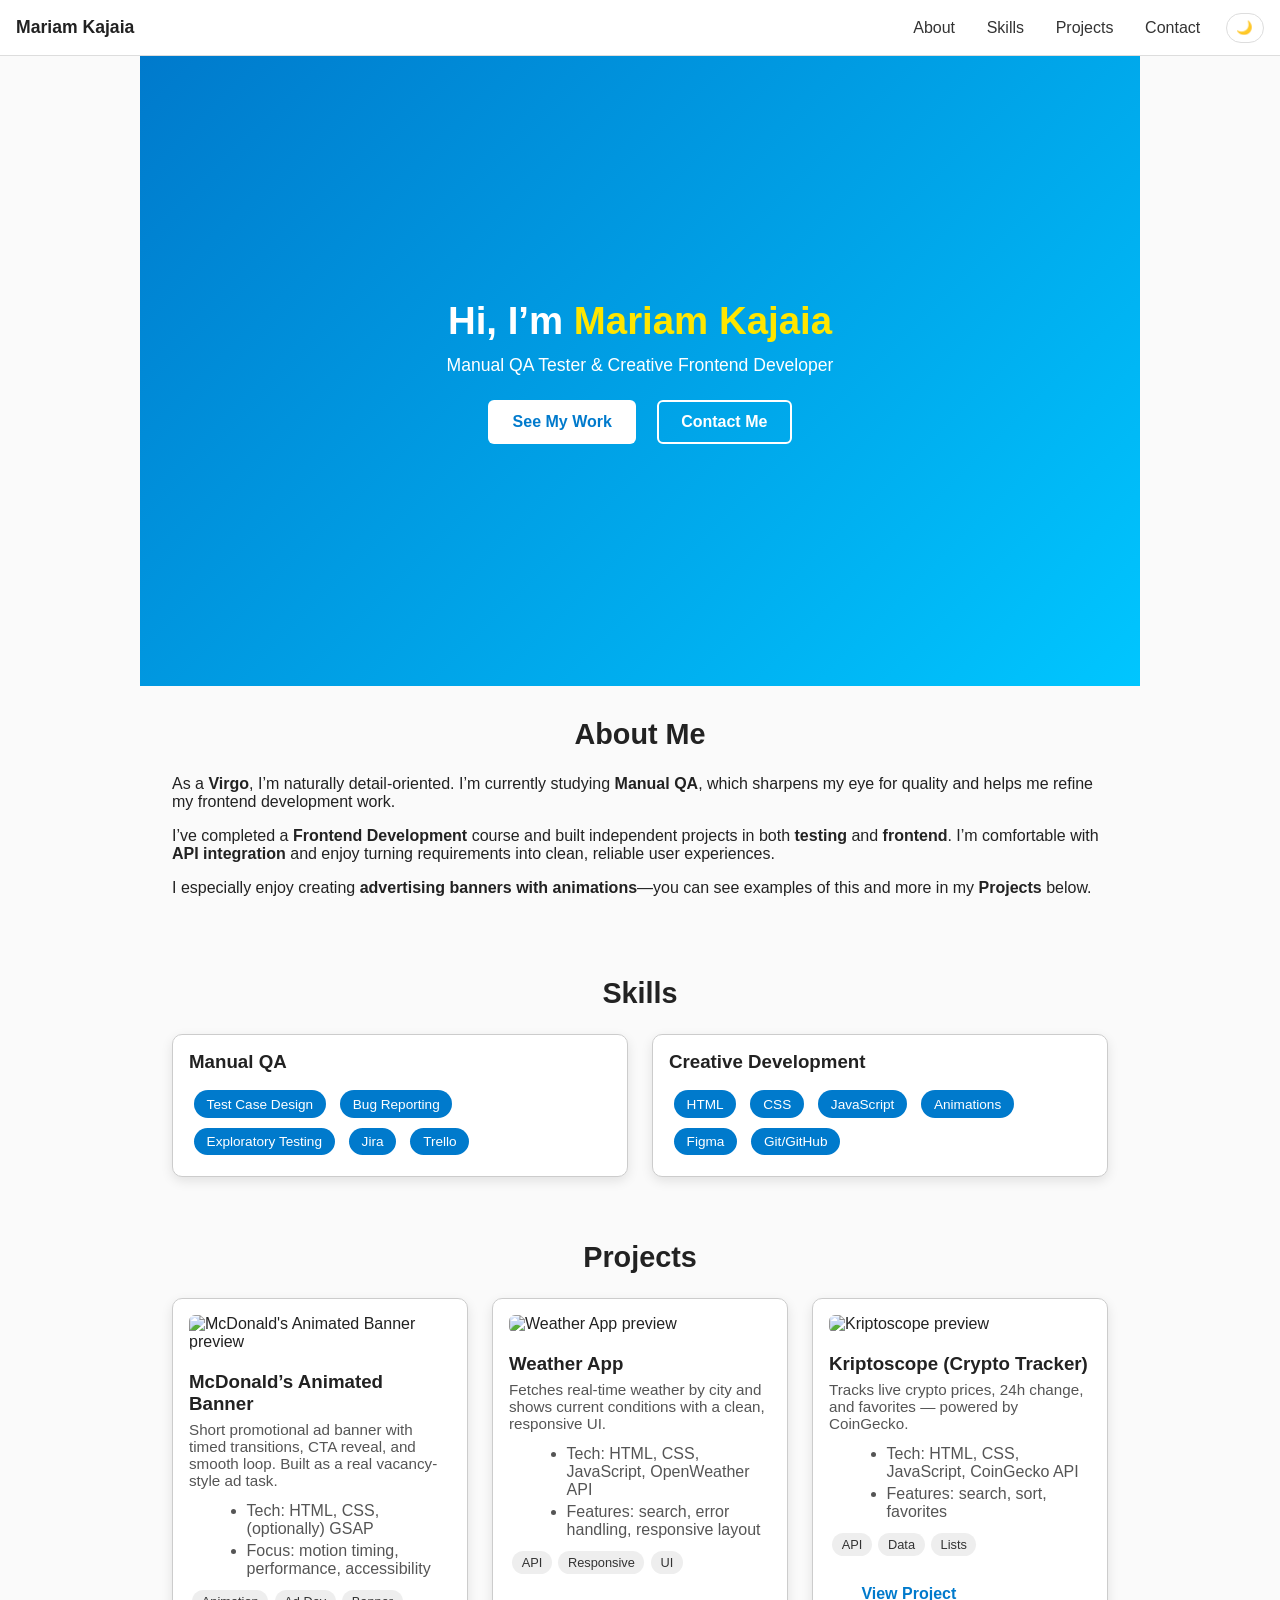
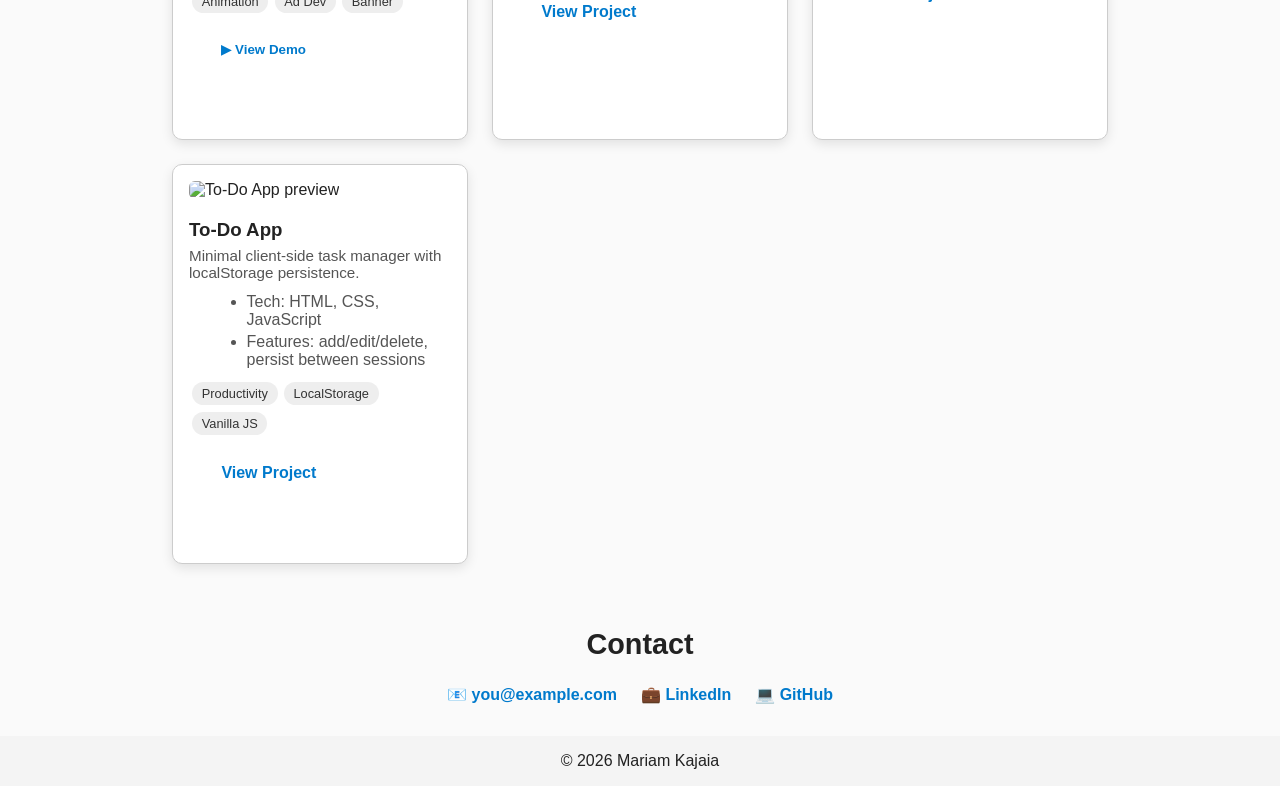
==== commit c3ed52d5: "Update About section (EN): Manual QA, frontend course, API integration, animated ad banners" ====
--- a/index.html
+++ b/index.html
@@ -30,16 +30,26 @@
       </div>
     </div>
   </section>
+<!-- about -->
+ <section id="about">
+  <h2 class="reveal">About Me</h2>
+  <p class="reveal">
+    As a <strong>Virgo</strong>, I’m naturally detail-oriented. I’m currently studying
+    <strong>Manual QA</strong>, which sharpens my eye for quality and helps me refine my
+    frontend development work.
+  </p>
+  <p class="reveal">
+    I’ve completed a <strong>Frontend Development</strong> course and built independent
+    projects in both <strong>testing</strong> and <strong>frontend</strong>. I’m comfortable
+    with <strong>API integration</strong> and enjoy turning requirements into clean,
+    reliable user experiences.
+  </p>
+  <p class="reveal">
+    I especially enjoy creating <strong>advertising banners with animations</strong>—you can
+    see examples of this and more in my <strong>Projects</strong> below.
+  </p>
+</section>
 
-  <!-- About -->
-  <section id="about">
-    <h2 class="reveal">About Me</h2>
-    <p class="reveal">
-      I’m studying <strong>Manual QA</strong> and recently built an
-      <strong>animated banner ad</strong>. I enjoy combining testing discipline
-      with creative frontend development and motion design.
-    </p>
-  </section>
 
   <!-- Skills -->
   <section id="skills">
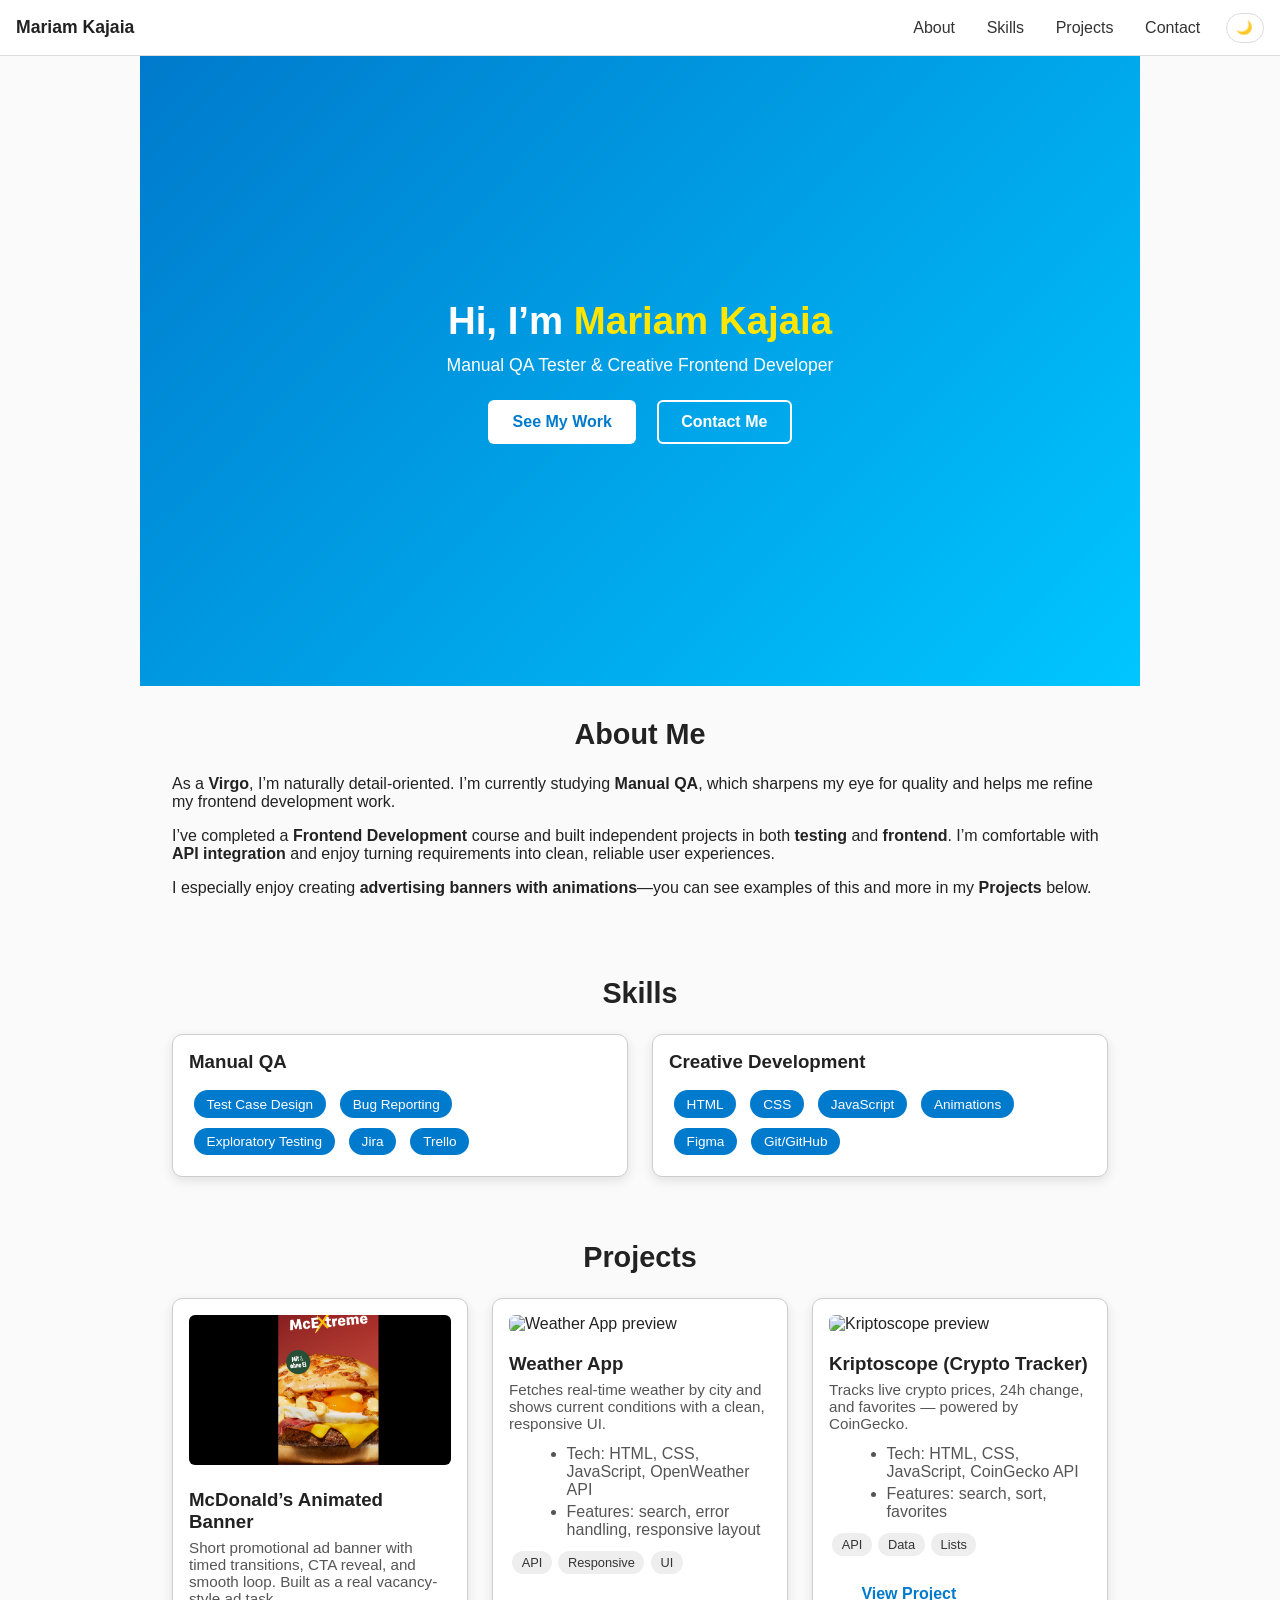
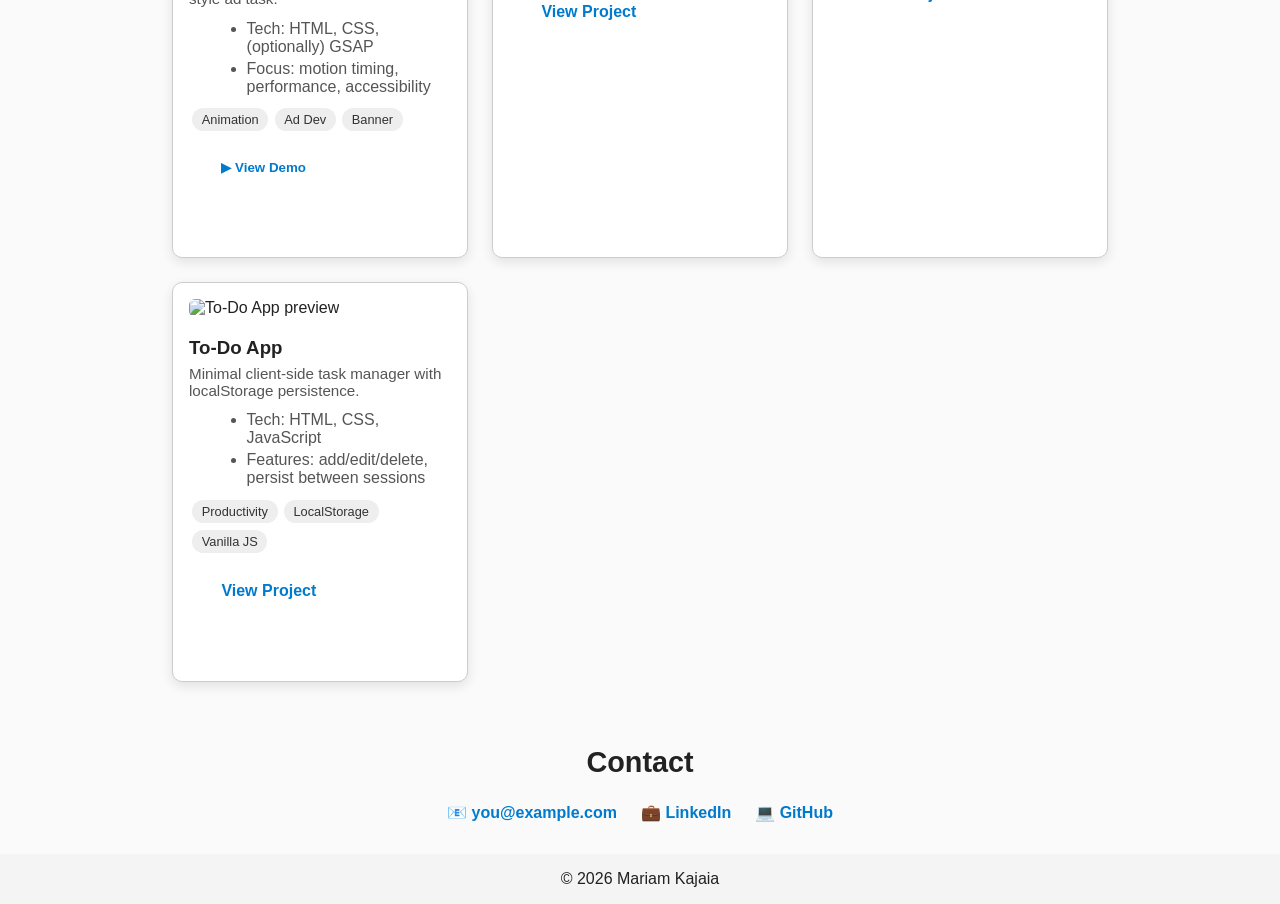
==== commit d442e5ab: "Add img/ folder and wire project thumbnails (and optional avatar)" ====
--- a/index.html
+++ b/index.html
@@ -87,7 +87,7 @@
 
     <!-- McDonald's Animated Banner -->
     <article class="project-card reveal">
-      <img src="banner-thumbnail.png" alt="McDonald's Animated Banner preview" class="project-img" />
+      <img src="img/banner-thumbnail.jpg.PNG" alt="McDonald's Animated Banner preview" class="project-img" />
       <h3>McDonald’s Animated Banner</h3>
       <p class="project-desc">
         Short promotional ad banner with timed transitions, CTA reveal, and smooth loop.
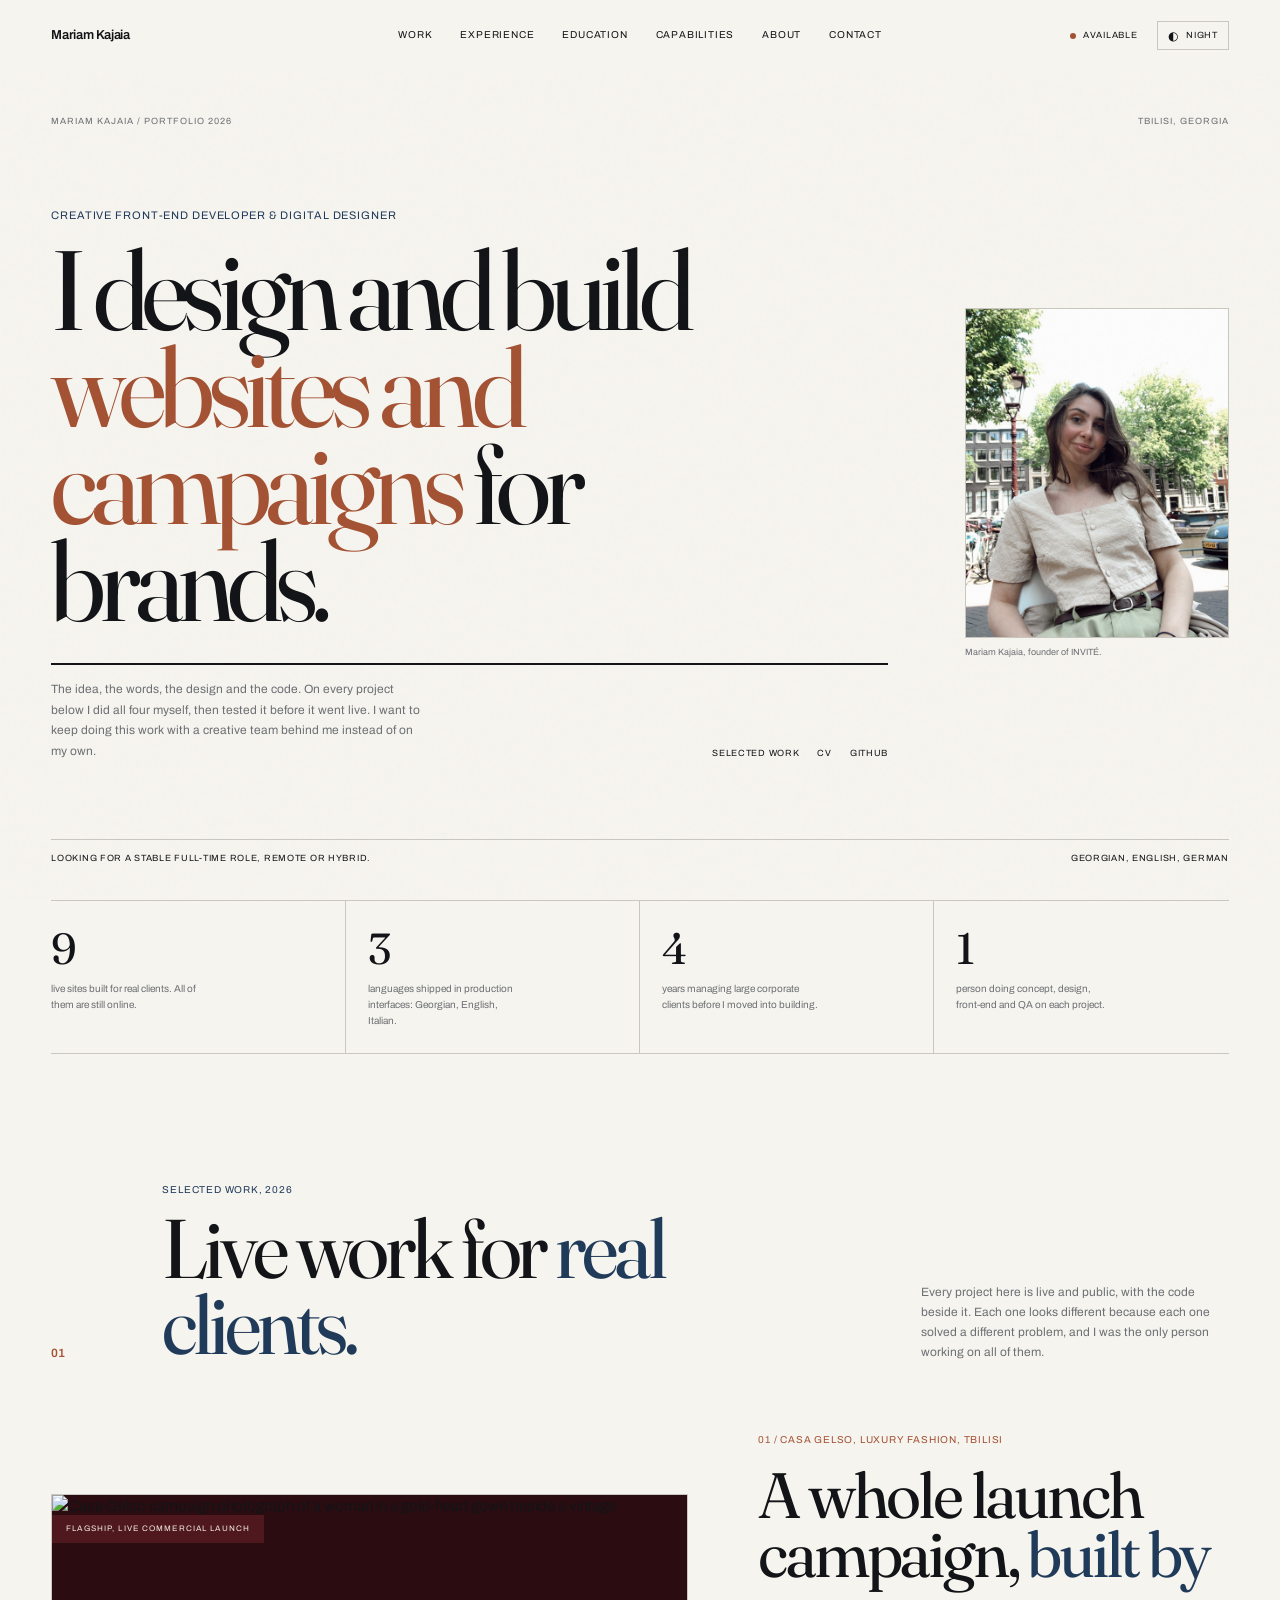
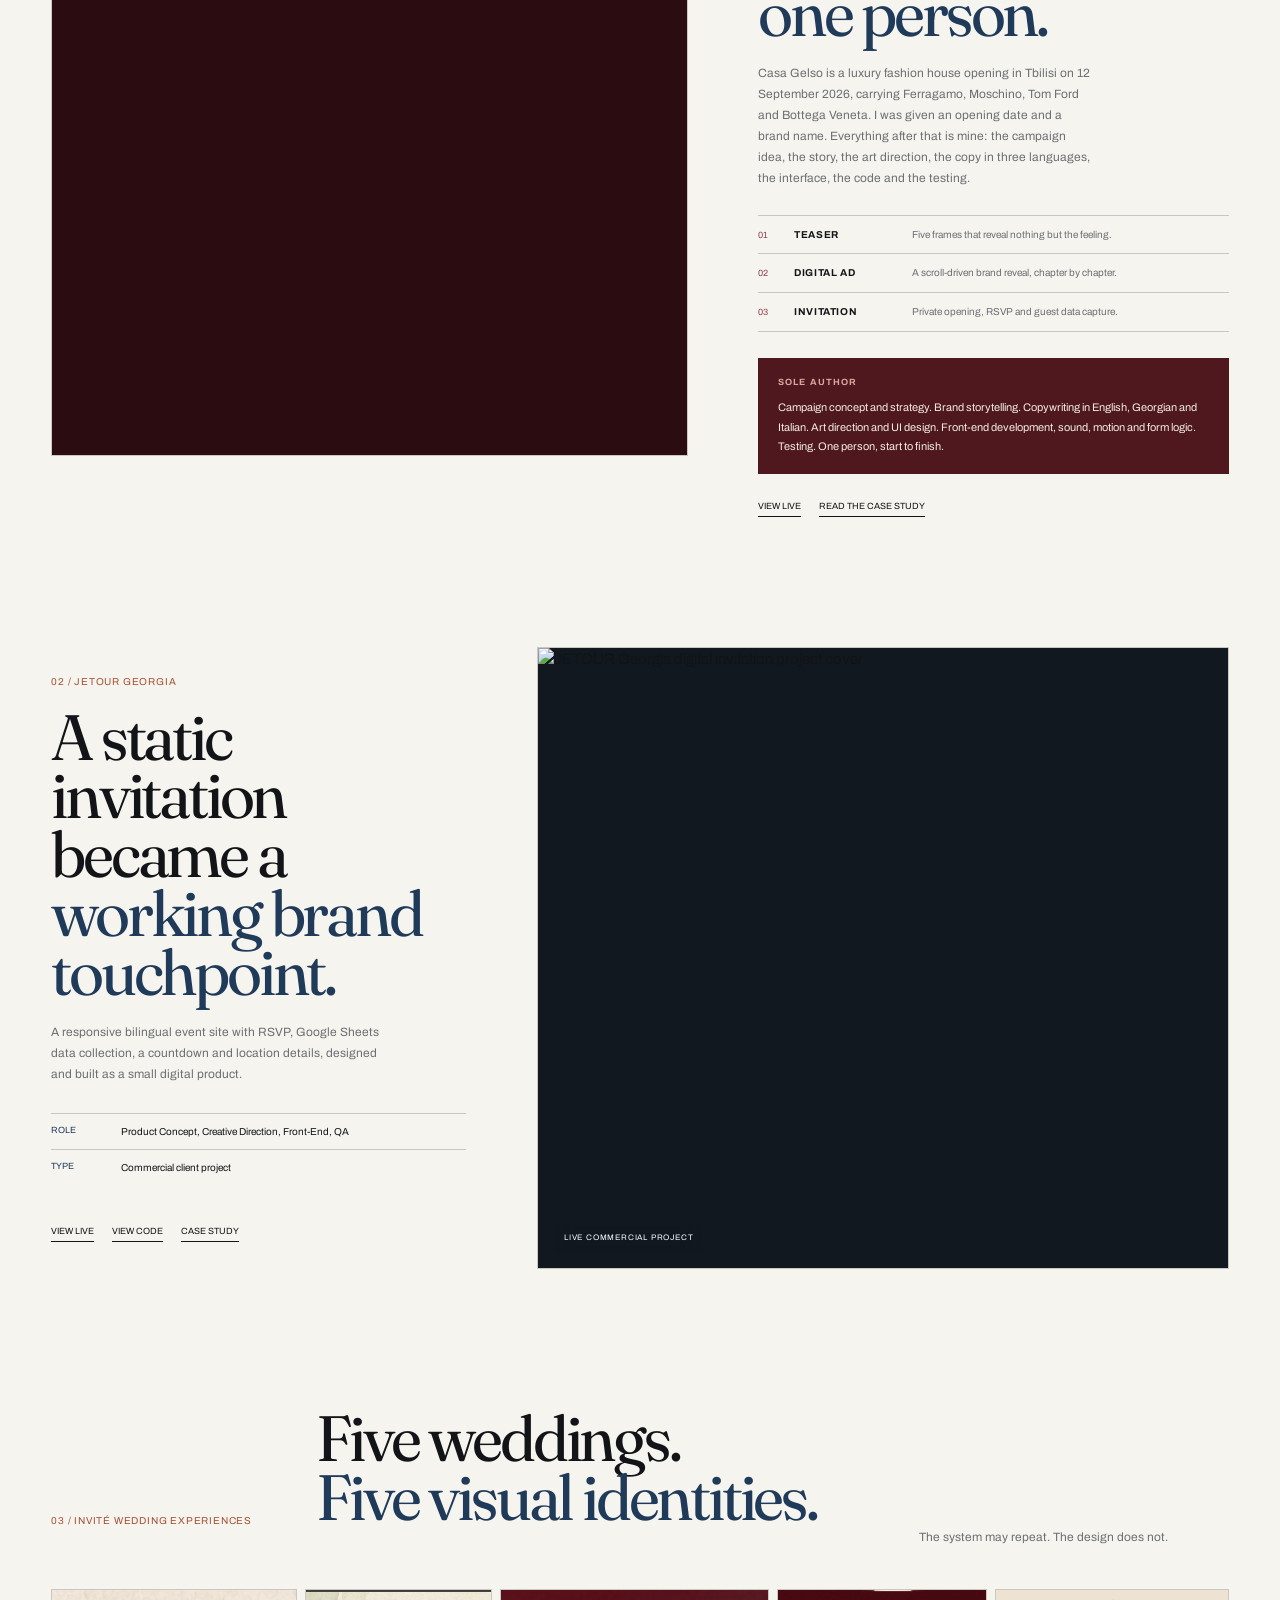
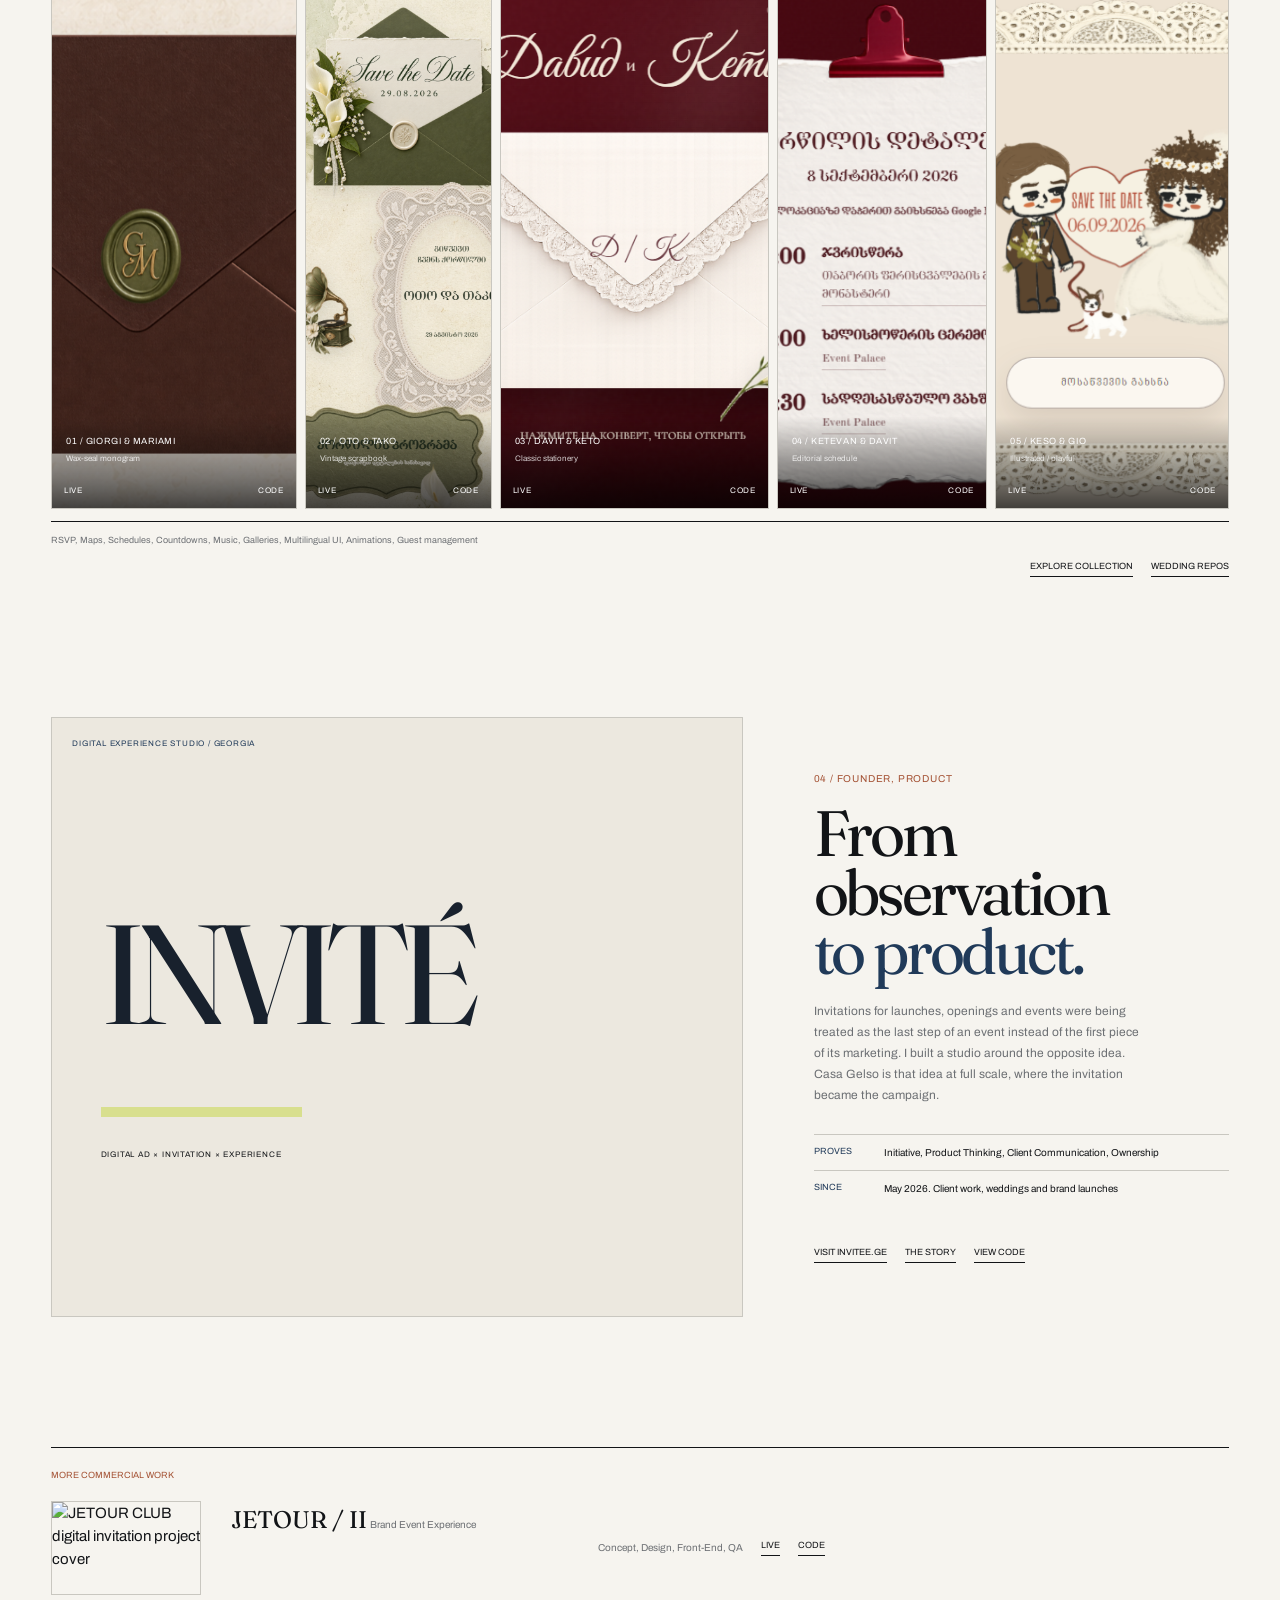
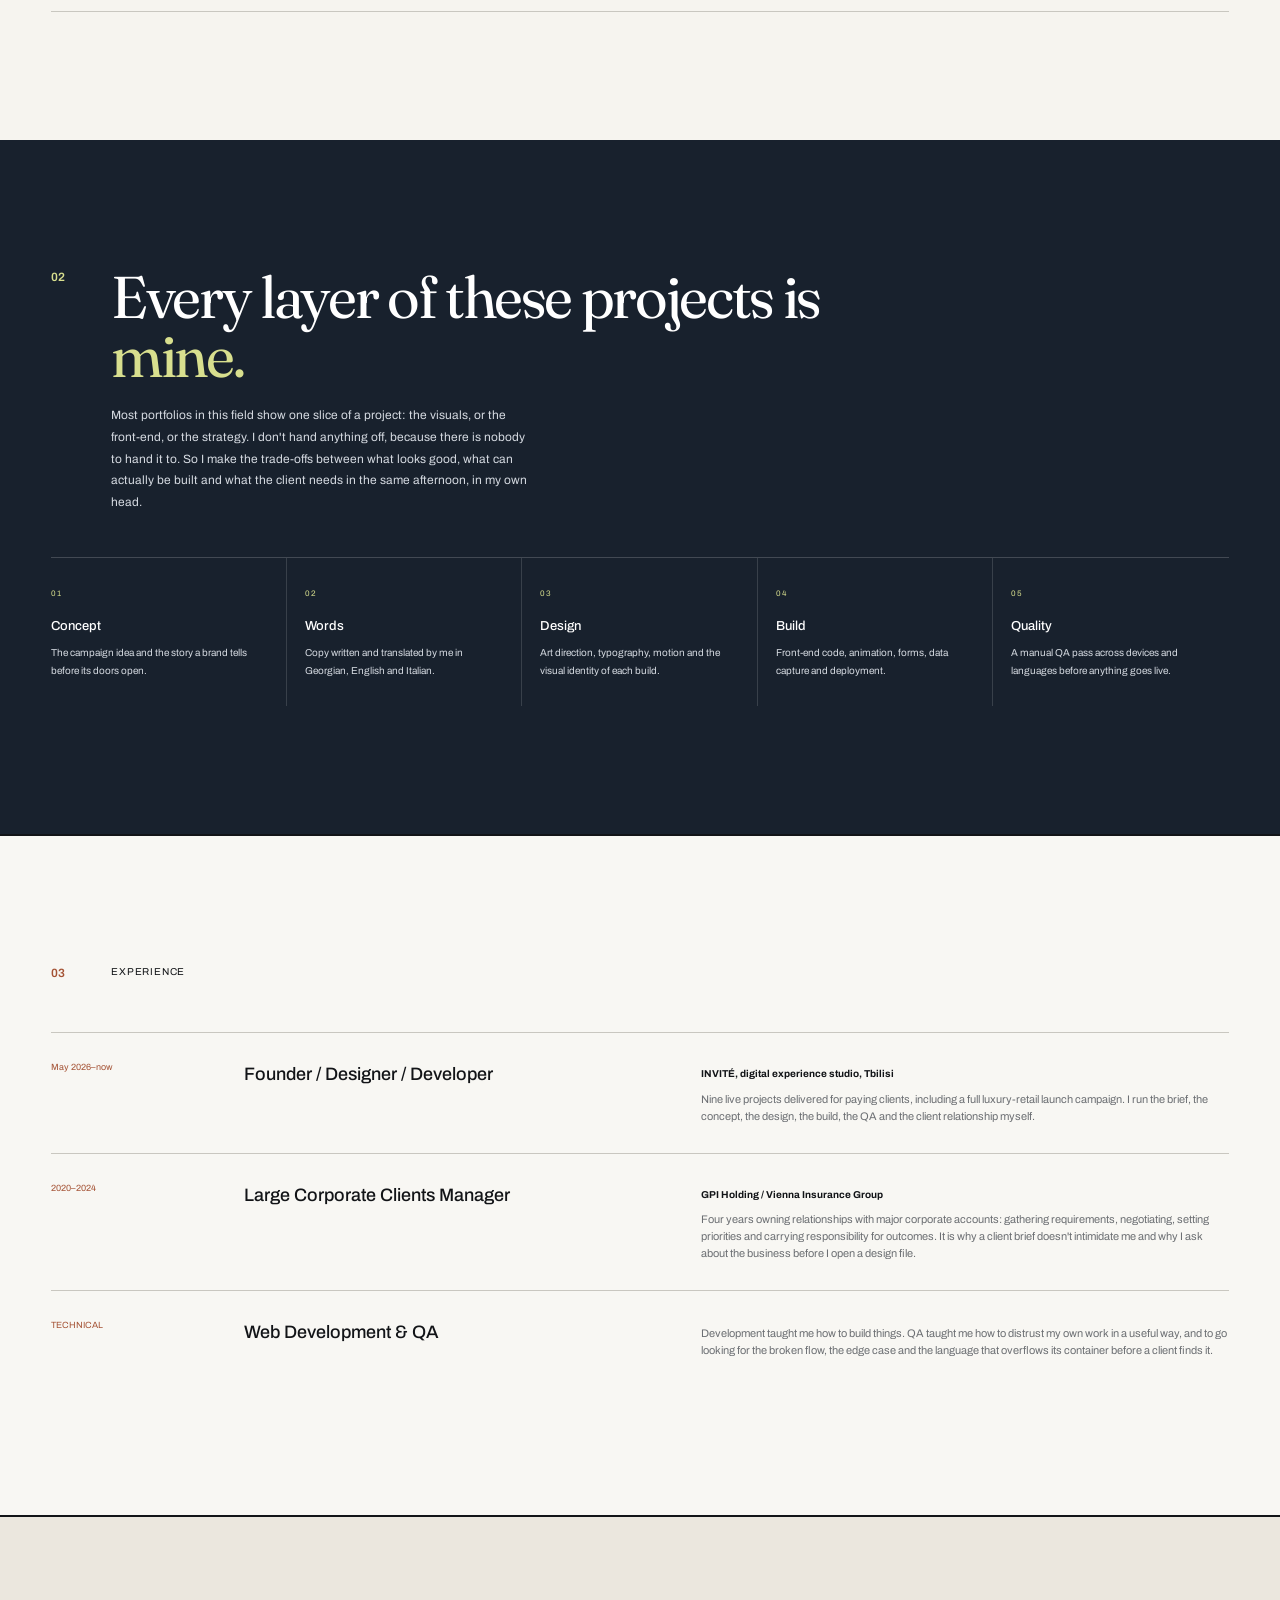
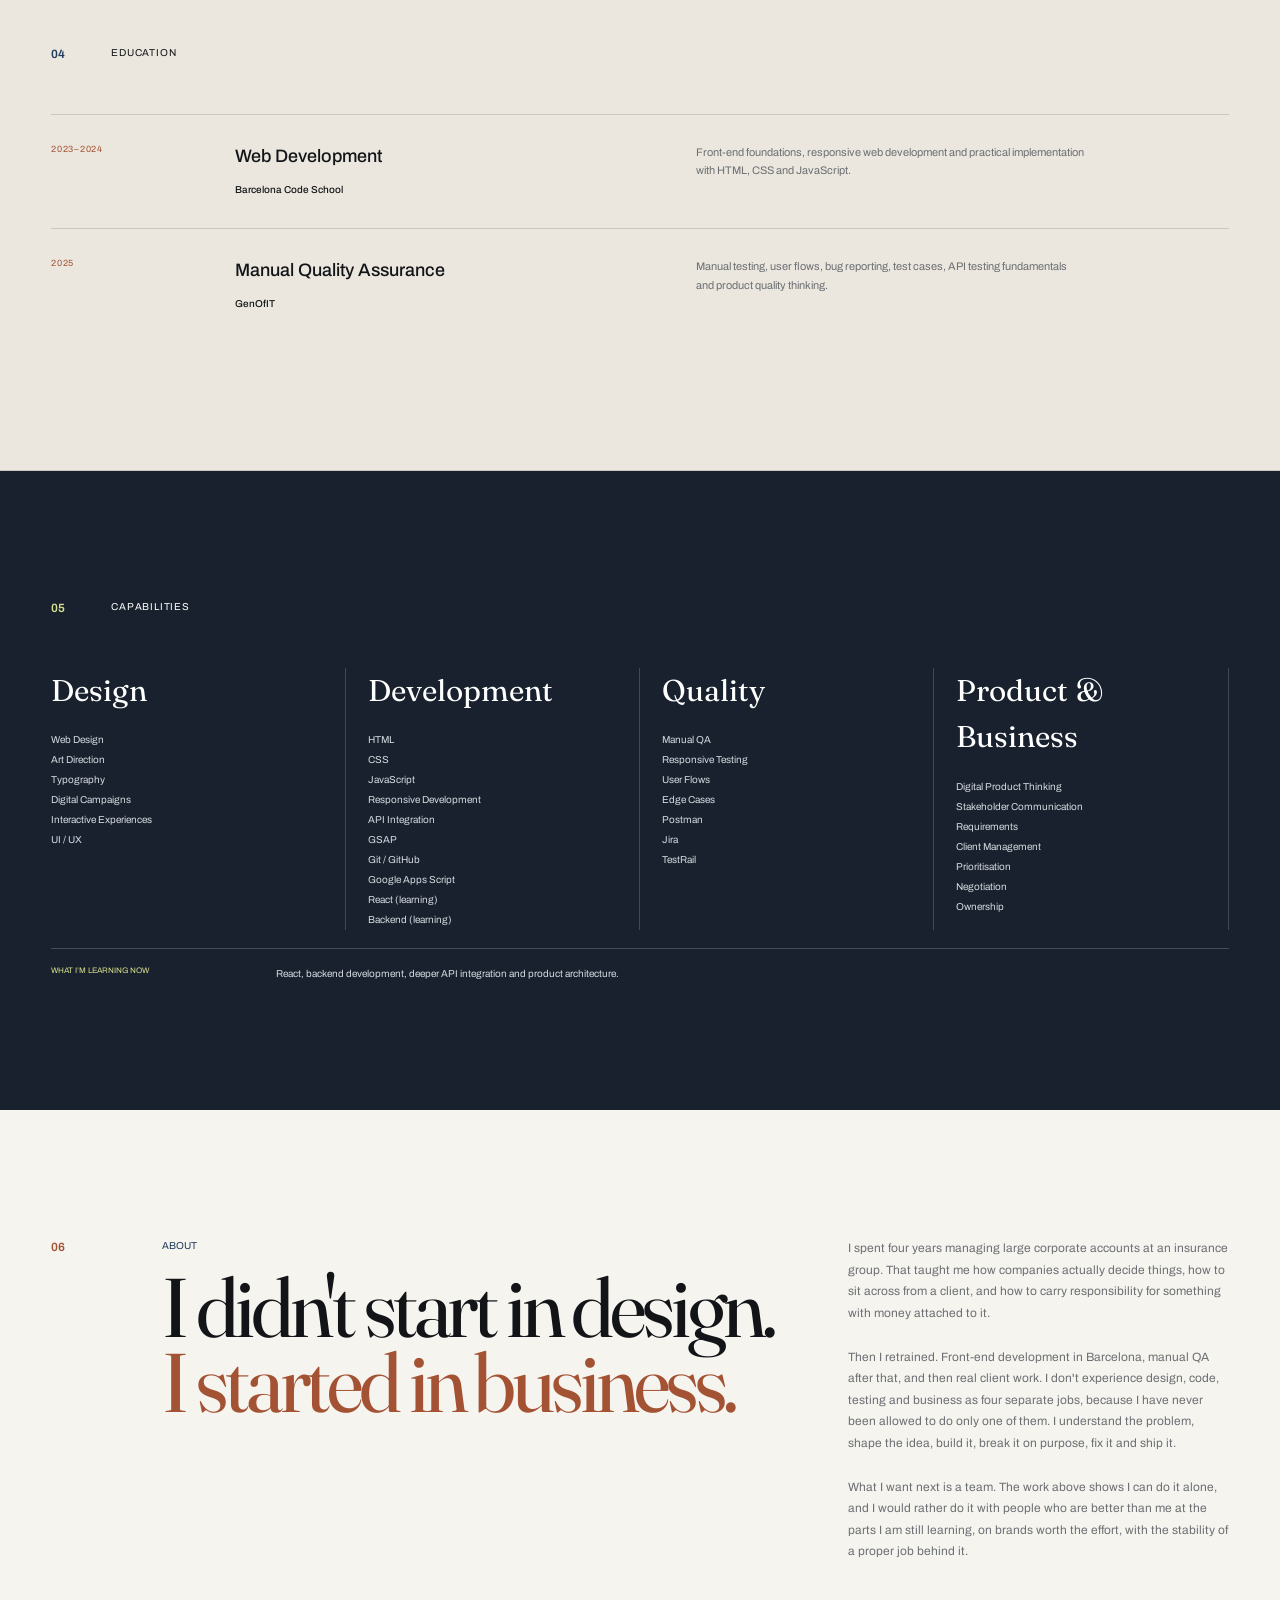
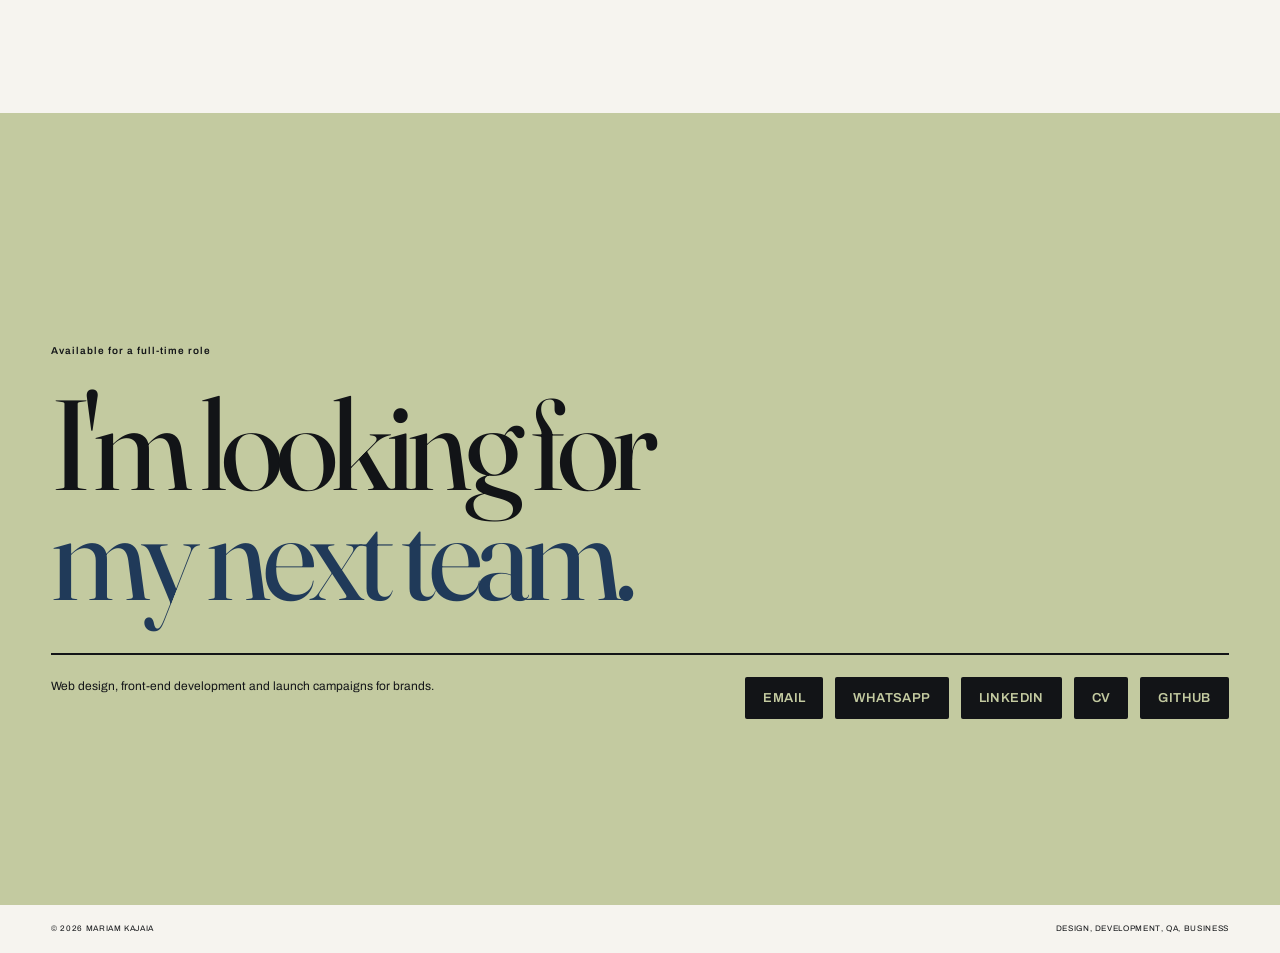
==== commit b95758a2: "Upload final portfolio" ====
--- a/index.html
+++ b/index.html
@@ -1,193 +1,731 @@
-<!DOCTYPE html>
+<!doctype html>
 <html lang="en">
 <head>
-  <meta charset="UTF-8" />
-  <meta name="viewport" content="width=device-width, initial-scale=1" />
-  <title>Mariam Kajaia – Portfolio</title>
-  <link rel="stylesheet" href="style.css?v=3" />
-  <script src="script.js?v=3" defer></script>
+  <meta charset="utf-8">
+  <meta name="viewport" content="width=device-width, initial-scale=1">
+  <meta name="description" content="Mariam Kajaia is a digital designer and front-end developer in Tbilisi. She designs and builds websites and launch campaigns for brands, from the first idea to the live site.">
+  <title>Mariam Kajaia, Digital Designer &amp; Front-End Developer</title>
+
+  <meta property="og:type" content="website">
+  <meta property="og:title" content="Mariam Kajaia, Digital Designer and Front-End Developer">
+  <meta property="og:description" content="Nine live projects for real clients. Campaign idea, design, front-end and testing, all by one person.">
+  <meta property="og:image" content="https://digitalinvitee.github.io/casa-gelso/assets/teaser/04-black-gold-dress.jpg">
+  <meta name="twitter:card" content="summary_large_image">
+  <meta name="theme-color" content="#18212d">
+
+  <link rel="preconnect" href="https://fonts.googleapis.com">
+  <link rel="preconnect" href="https://fonts.gstatic.com" crossorigin>
+  <link href="https://fonts.googleapis.com/css2?family=Archivo:wght@400;500;600&family=Fraunces:opsz,wght@9..144,400;9..144,500&family=Noto+Sans+Georgian:wght@400;500;600&family=Noto+Serif+Georgian:wght@400;500&display=swap" rel="stylesheet">
+
+  <link rel="stylesheet" href="style.css">
+
+  <style>
+    .real-project-cover{
+      position:relative;
+      display:block;
+      min-height:620px;
+      overflow:hidden;
+      background:#111820;
+      border:1px solid var(--line);
+    }
+    .real-project-cover img{
+      width:100%;
+      height:100%;
+      min-height:620px;
+      object-fit:cover;
+      display:block;
+      transition:transform .6s cubic-bezier(.2,.7,.2,1);
+    }
+    .real-project-cover:hover img{transform:scale(1.015)}
+    .cover-badge{
+      position:absolute;
+      left:16px;
+      bottom:16px;
+      padding:8px 10px;
+      background:rgba(17,24,32,.88);
+      color:#fff;
+      font-size:8px;
+      letter-spacing:.1em;
+      text-transform:uppercase;
+      backdrop-filter:blur(8px);
+    }
+    .project-actions{
+      display:flex;
+      flex-wrap:wrap;
+      gap:18px;
+      margin-top:2px;
+    }
+    .project-actions .text-link{margin-top:24px}
+
+    .real-weddings .wedding-tile{
+      position:relative;
+      overflow:hidden;
+      min-width:0;
+    }
+    .wedding-tile--image{
+      padding:0;
+      background:#111;
+    }
+    .wedding-tile--image>a{
+      display:block;
+      position:relative;
+      height:100%;
+      min-height:460px;
+      overflow:hidden;
+    }
+    .wedding-tile--image img{
+      width:100%;
+      height:100%;
+      min-height:460px;
+      object-fit:cover;
+      display:block;
+      transition:transform .55s cubic-bezier(.2,.7,.2,1);
+    }
+    .wedding-tile--image:hover img{transform:scale(1.025)}
+    .wedding-overlay{
+      position:absolute;
+      inset:auto 0 0 0;
+      padding:18px 14px 42px;
+      background:linear-gradient(transparent,rgba(0,0,0,.72));
+      color:#fff;
+      display:flex;
+      flex-direction:column;
+      gap:4px;
+    }
+    .wedding-overlay span{
+      font-size:9px;
+      letter-spacing:.06em;
+    }
+    .wedding-overlay small{font-size:8px;opacity:.8}
+    .wedding-links{
+      position:absolute;
+      left:12px;
+      right:12px;
+      bottom:10px;
+      z-index:4;
+      display:flex;
+      justify-content:space-between;
+      gap:10px;
+      font-size:8px;
+      text-transform:uppercase;
+      letter-spacing:.08em;
+    }
+    .wedding-tile--image .wedding-links{color:#fff}
+    .archive__row--project{
+      grid-template-columns:160px .55fr 1fr;
+    }
+    .archive-cover{
+      display:block;
+      width:150px;
+      aspect-ratio:16/10;
+      overflow:hidden;
+      border:1px solid var(--line);
+    }
+    .archive-cover img{
+      width:100%;
+      height:100%;
+      object-fit:cover;
+      display:block;
+    }
+    .archive-links{
+      display:flex;
+      align-items:center;
+      gap:18px;
+      flex-wrap:wrap;
+    }
+    .archive-links a{
+      font-size:9px;
+      text-transform:uppercase;
+      border-bottom:1px solid currentColor;
+      padding-bottom:2px;
+    }
+    @media(max-width:980px){
+      .real-project-cover,.real-project-cover img{min-height:460px}
+      .archive__row--project{grid-template-columns:140px 1fr}
+      .archive-links{grid-column:2}
+    }
+    @media(max-width:640px){
+      .real-project-cover,.real-project-cover img{min-height:390px}
+      .wedding-tile--image>a,.wedding-tile--image img{min-height:340px}
+      .archive__row--project{grid-template-columns:1fr}
+      .archive-cover{width:100%;aspect-ratio:16/9}
+      .archive-links{grid-column:auto}
+    }
+  </style>
+
 </head>
+
 <body>
-  <header>
-    <h1 class="site-title">Mariam Kajaia</h1>
-    <nav>
-      <a href="#about">About</a>
-      <a href="#skills">Skills</a>
-      <a href="#projects">Projects</a>
-      <a href="#contact">Contact</a>
-    </nav>
-    <button id="darkToggle" aria-label="Toggle dark mode">🌙</button>
-  </header>
-
-  <!-- Hero Section -->
-  <section id="hero">
-    <div class="hero-content">
-      <h1 class="fade-in">Hi, I’m <span>Mariam Kajaia</span></h1>
-      <p class="fade-in delay-1">Manual QA Tester & Creative Frontend Developer</p>
-      <div class="hero-buttons fade-in delay-2">
-        <a href="#projects" class="btn">See My Work</a>
-        <a href="#contact" class="btn btn-outline">Contact Me</a>
-      </div>
+  <div class="noise" aria-hidden="true"></div>
+  <div class="scroll-line" id="scrollLine" aria-hidden="true"></div>
+
+  <nav class="nav" id="nav" aria-label="Primary">
+    <a class="nav__name" href="#home">Mariam Kajaia</a>
+
+    <div class="nav__links">
+      <a href="#work"><span>Work</span></a>
+      <a href="#experience"><span>Experience</span></a>
+      <a href="#education"><span>Education</span></a>
+      <a href="#capabilities"><span>Capabilities</span></a>
+      <a href="#about"><span>About</span></a>
+      <a href="#contact"><span>Contact</span></a>
     </div>
-  </section>
-<!-- about -->
- <section id="about">
-  <h2 class="reveal">About Me</h2>
-  <p class="reveal">
-    As a <strong>Virgo</strong>, I’m naturally detail-oriented. I’m currently studying
-    <strong>Manual QA</strong>, which sharpens my eye for quality and helps me refine my
-    frontend development work.
-  </p>
-  <p class="reveal">
-    I’ve completed a <strong>Frontend Development</strong> course and built independent
-    projects in both <strong>testing</strong> and <strong>frontend</strong>. I’m comfortable
-    with <strong>API integration</strong> and enjoy turning requirements into clean,
-    reliable user experiences.
-  </p>
-  <p class="reveal">
-    I especially enjoy creating <strong>advertising banners with animations</strong>—you can
-    see examples of this and more in my <strong>Projects</strong> below.
-  </p>
-</section>
-
-
-  <!-- Skills -->
-  <section id="skills">
-    <h2 class="reveal">Skills</h2>
-    <div class="skills-grid">
-      <div class="skills-card reveal">
-        <h3>Manual QA</h3>
-        <div class="skills-tags">
-          <a href="#">Test Case Design</a>
-          <a href="#">Bug Reporting</a>
-          <a href="#">Exploratory Testing</a>
-          <a href="#">Jira</a>
-          <a href="#">Trello</a>
-        </div>
-      </div>
-      <div class="skills-card reveal">
-        <h3>Creative Development</h3>
-        <div class="skills-tags">
-          <a href="#">HTML</a>
-          <a href="#">CSS</a>
-          <a href="#">JavaScript</a>
-          <a href="#">Animations</a>
-          <a href="#">Figma</a>
-          <a href="#">Git/GitHub</a>
-        </div>
-      </div>
+
+    <div class="nav__right">
+      <span class="available"><i></i><span>Available</span></span>
+      <button class="theme-toggle" id="themeToggle" type="button" aria-label="Toggle night mode"><span class="theme-icon">◐</span><span class="theme-label">Night</span></button>
+      <button class="menu-btn" id="menuBtn" aria-label="Open menu">Menu</button>
     </div>
-  </section>
-
-  <!-- Projects -->
-<section id="projects">
-  <h2 class="reveal">Projects</h2>
-
-  <div class="project-grid">
-
-    <!-- McDonald's Animated Banner -->
-    <article class="project-card reveal">
-      <img src="img/banner-thumbnail.jpg.PNG" alt="McDonald's Animated Banner preview" class="project-img" />
-      <h3>McDonald’s Animated Banner</h3>
-      <p class="project-desc">
-        Short promotional ad banner with timed transitions, CTA reveal, and smooth loop.
-        Built as a real vacancy-style ad task.
-      </p>
-      <ul class="project-highlights">
-        <li>Tech: HTML, CSS, (optionally) GSAP</li>
-        <li>Focus: motion timing, performance, accessibility</li>
-      </ul>
-      <div class="proj-tags">
-        <span>Animation</span><span>Ad Dev</span><span>Banner</span>
-      </div>
-      <div class="project-actions">
-        <button onclick="openVideo()" class="btn">▶ View Demo</button>
-        <a href="https://github.com/yourname/mcd-banner" target="_blank" class="btn btn-outline">Code</a>
-      </div>
-    </article>
-
-    <!-- Weather App -->
-    <article class="project-card reveal">
-      <img src="weather-thumbnail.png" alt="Weather App preview" class="project-img" />
-      <h3>Weather App</h3>
-      <p class="project-desc">
-        Fetches real-time weather by city and shows current conditions with a clean, responsive UI.
-      </p>
-      <ul class="project-highlights">
-        <li>Tech: HTML, CSS, JavaScript, OpenWeather API</li>
-        <li>Features: search, error handling, responsive layout</li>
-      </ul>
-      <div class="proj-tags">
-        <span>API</span><span>Responsive</span><span>UI</span>
-      </div>
-      <div class="project-actions">
-        <a href="weather.html" class="btn">View Project</a>
-        <a href="https://github.com/yourname/weather-app" target="_blank" class="btn btn-outline">Code</a>
-      </div>
-    </article>
-
-    <!-- Kriptoscope -->
-    <article class="project-card reveal">
-      <img src="crypto-thumbnail.png" alt="Kriptoscope preview" class="project-img" />
-      <h3>Kriptoscope (Crypto Tracker)</h3>
-      <p class="project-desc">
-        Tracks live crypto prices, 24h change, and favorites — powered by CoinGecko.
-      </p>
-      <ul class="project-highlights">
-        <li>Tech: HTML, CSS, JavaScript, CoinGecko API</li>
-        <li>Features: search, sort, favorites</li>
-      </ul>
-      <div class="proj-tags">
-        <span>API</span><span>Data</span><span>Lists</span>
-      </div>
-      <div class="project-actions">
-        <a href="crypto.html" class="btn">View Project</a>
-        <a href="https://github.com/yourname/kriptoscope" target="_blank" class="btn btn-outline">Code</a>
-      </div>
-    </article>
-
-    <!-- To-Do App -->
-    <article class="project-card reveal">
-      <img src="todo-thumbnail.png" alt="To-Do App preview" class="project-img" />
-      <h3>To-Do App</h3>
-      <p class="project-desc">
-        Minimal client-side task manager with localStorage persistence.
-      </p>
-      <ul class="project-highlights">
-        <li>Tech: HTML, CSS, JavaScript</li>
-        <li>Features: add/edit/delete, persist between sessions</li>
-      </ul>
-      <div class="proj-tags">
-        <span>Productivity</span><span>LocalStorage</span><span>Vanilla JS</span>
-      </div>
-      <div class="project-actions">
-        <a href="todo.html" class="btn">View Project</a>
-        <a href="https://github.com/yourname/todo-app" target="_blank" class="btn btn-outline">Code</a>
-      </div>
-    </article>
-
+  </nav>
+
+  <div class="mobile-menu" id="mobileMenu">
+    <button class="mobile-menu__close" id="menuClose">Close</button>
+    <a href="#work">Work</a>
+    <a href="#experience">Experience</a>
+    <a href="#education">Education</a>
+    <a href="#capabilities">Capabilities</a>
+    <a href="#about">About</a>
+    <a href="#contact">Contact</a>
   </div>
-</section>
-
-
-  <!-- Video Lightbox -->
-  <div id="lightbox" class="video-lightbox" aria-hidden="true">
-    <div class="video-box" role="dialog" aria-label="McDonald's banner demo">
-      <button onclick="closeVideo()" class="close-btn" aria-label="Close video">✖</button>
-      <video src="mcd-banner.mp4" controls></video>
+
+  <main id="home">
+
+    <!-- HERO -->
+    <header class="hero">
+      <div class="hero__micro">
+        <span>MARIAM KAJAIA / PORTFOLIO 2026</span>
+        <span>TBILISI, GEORGIA</span>
+      </div>
+
+      <div class="hero__layout">
+        <div class="hero__copy reveal">
+          <p class="hero__role">
+            <span>Creative Front-End Developer & Digital Designer</span>
+          </p>
+
+          <h1>
+            <span>I design and build <em>websites and campaigns</em> for brands.</span>
+          </h1>
+
+          <div class="hero__bottom">
+            <p>
+              The idea, the words, the design and the code. On every project below I did all four myself,
+              then tested it before it went live. I want to keep doing this work with a creative team
+              behind me instead of on my own.
+            </p>
+
+            <div class="hero__links">
+              <a href="#work"><span>Selected Work</span></a>
+              <a href="cv/mariam-kajaia-cv.pdf">CV</a>
+              <a href="https://github.com/digitalinvitee" target="_blank" rel="noreferrer">GitHub</a>
+            </div>
+          </div>
+        </div>
+
+        <figure class="hero__portrait reveal">
+          <div class="portrait-photo">
+            <img src="assets/portrait.jpg" alt="Mariam Kajaia" width="1200" height="1500">
+          </div>
+          <figcaption>
+            <span>Mariam Kajaia, founder of INVITÉ.</span>
+          </figcaption>
+        </figure>
+      </div>
+
+      <div class="hero__status reveal">
+        <span>Looking for a stable full-time role, remote or hybrid.</span>
+        <span>Georgian, English, German</span>
+      </div>
+    </header>
+
+    <!-- PROOF -->
+    <div class="proof-band reveal">
+      <div>
+        <b>9</b>
+        <span>live sites built for real clients. All of them are still online.</span>
+      </div>
+      <div>
+        <b>3</b>
+        <span>languages shipped in production interfaces: Georgian, English, Italian.</span>
+      </div>
+      <div>
+        <b>4</b>
+        <span>years managing large corporate clients before I moved into building.</span>
+      </div>
+      <div>
+        <b>1</b>
+        <span>person doing concept, design, front-end and QA on each project.</span>
+      </div>
     </div>
-  </div>
-
-  <!-- Contact -->
-  <section id="contact">
-    <h2 class="reveal">Contact</h2>
-    <div class="contact-grid">
-      <div class="contact-item reveal">📧 <a href="mailto:you@example.com">you@example.com</a></div>
-      <div class="contact-item reveal">💼 <a href="https://linkedin.com/in/yourprofile" target="_blank" rel="noreferrer">LinkedIn</a></div>
-      <div class="contact-item reveal">💻 <a href="https://github.com/yourname" target="_blank" rel="noreferrer">GitHub</a></div>
-    </div>
-  </section>
-
-  <footer>© <span id="year"></span> Mariam Kajaia</footer>
+
+    <!-- WORK -->
+    <section class="work" id="work">
+      <header class="section-intro">
+        <span class="section-index">01</span>
+        <div>
+          <p class="section-kicker">Selected work, 2026</p>
+          <h2>
+            <span>Live work for <em>real clients.</em></span>
+          </h2>
+        </div>
+        <p class="section-note">
+          Every project here is live and public, with the code beside it. Each one looks different
+          because each one solved a different problem, and I was the only person working on all of them.
+        </p>
+        
+      </header>
+
+      <!-- Project 1 -->
+      <article class="project project--casa">
+        <div class="project__visual reveal">
+          <a class="casa-cover" href="https://digitalinvitee.github.io/casa-gelso/" target="_blank" rel="noreferrer">
+            <img src="https://digitalinvitee.github.io/casa-gelso/assets/teaser/04-black-gold-dress.jpg"
+                 alt="Casa Gelso campaign photograph of a woman in a gold-heart gown beside a vintage microphone"
+                 loading="lazy">
+            <span class="casa-cover__tag">Flagship, Live commercial launch</span>
+          </a>
+        </div>
+
+        <div class="project__copy reveal">
+          <span class="project__number">01 / Casa Gelso, luxury fashion, Tbilisi</span>
+          <h3>
+            <span>A whole launch campaign, <em>built by one person.</em></span>
+          </h3>
+
+          <p>
+            Casa Gelso is a luxury fashion house opening in Tbilisi on 12 September 2026, carrying
+            Ferragamo, Moschino, Tom Ford and Bottega Veneta. I was given an opening date and a brand
+            name. Everything after that is mine: the campaign idea, the story, the art direction, the
+            copy in three languages, the interface, the code and the testing.
+          </p>
+
+          <div class="casa-chapters">
+            <div><small>01</small><b>Teaser</b><span>Five frames that reveal nothing but the feeling.</span></div>
+            <div><small>02</small><b>Digital ad</b><span>A scroll-driven brand reveal, chapter by chapter.</span></div>
+            <div><small>03</small><b>Invitation</b><span>Private opening, RSVP and guest data capture.</span></div>
+          </div>
+
+          <div class="casa-authorship">
+            <b>Sole author</b>
+            <p>
+              Campaign concept and strategy. Brand storytelling. Copywriting in English, Georgian
+              and Italian. Art direction and UI design. Front-end development, sound, motion and form
+              logic. Testing. One person, start to finish.
+            </p>
+          </div>
+
+          <div class="project-actions">
+            <a class="text-link" href="https://digitalinvitee.github.io/casa-gelso/" target="_blank" rel="noreferrer">View Live</a>
+            <a class="text-link" href="casa-gelso.html">Read the Case Study</a>
+          </div>
+        </div>
+      </article>
+
+      <!-- Project 2 -->
+      <article class="project project--jetour">
+        <div class="project__copy reveal">
+          <span class="project__number">02 / JETOUR GEORGIA</span>
+          <h3>
+            <span>A static invitation became a <em>working brand touchpoint.</em></span>
+          </h3>
+
+          <p>
+            A responsive bilingual event site with RSVP, Google Sheets data collection, a countdown
+            and location details, designed and built as a small digital product.
+          </p>
+
+          <dl class="project__facts">
+            <div><dt>Role</dt><dd>Product Concept, Creative Direction, Front-End, QA</dd></div>
+            <div><dt>Type</dt><dd>Commercial client project</dd></div>
+          </dl>
+
+          <div class="project-actions">
+            <a class="text-link" href="https://digitalinvitee.github.io/JETOUR/" target="_blank" rel="noreferrer">View Live</a>
+            <a class="text-link" href="https://github.com/digitalinvitee/JETOUR" target="_blank" rel="noreferrer">View Code</a>
+            <a class="text-link" href="jetour.html">Case Study</a>
+          </div>
+        </div>
+
+        <div class="project__visual reveal">
+          <a class="real-project-cover" href="https://digitalinvitee.github.io/JETOUR/" target="_blank" rel="noreferrer">
+            <img src="https://raw.githubusercontent.com/digitalinvitee/JETOUR/main/cover.jpg"
+                 alt="JETOUR Georgia digital invitation project cover"
+                 loading="lazy">
+            <span class="cover-badge">LIVE COMMERCIAL PROJECT</span>
+          </a>
+        </div>
+      </article>
+
+      <!-- Project 3 -->
+      <article class="weddings">
+        <div class="weddings__intro reveal">
+          <span class="project__number">03 / INVITÉ wedding experiences</span>
+          <h3>
+            <span>Five weddings.<br><em>Five visual identities.</em></span>
+          </h3>
+          <p>The system may repeat. The design does not.</p>
+        </div>
+
+        <div class="weddings__gallery reveal real-weddings">
+          <article class="wedding-tile wedding-tile--image">
+            <a href="https://digitalinvitee.github.io/giorgi-da-mariami/" target="_blank" rel="noreferrer">
+              <img src="assets/aseet3.png"
+                   alt="Giorgi and Mariami wedding invitation"
+                   loading="lazy">
+              <div class="wedding-overlay">
+                <span>01 / GIORGI & MARIAMI</span>
+                <small>Wax-seal monogram</small>
+              </div>
+            </a>
+            <div class="wedding-links">
+              <a href="https://digitalinvitee.github.io/giorgi-da-mariami/" target="_blank" rel="noreferrer">Live</a>
+              <a href="https://github.com/digitalinvitee/giorgi-da-mariami" target="_blank" rel="noreferrer">Code</a>
+            </div>
+          </article>
+
+          <article class="wedding-tile wedding-tile--image">
+            <a href="https://digitalinvitee.github.io/oto-da-tako/" target="_blank" rel="noreferrer">
+              <img src="assets/asset2.png"
+                   alt="Oto and Tako wedding invitation"
+                   loading="lazy">
+              <div class="wedding-overlay">
+                <span>02 / OTO & TAKO</span>
+                <small>Vintage scrapbook</small>
+              </div>
+            </a>
+            <div class="wedding-links">
+              <a href="https://digitalinvitee.github.io/oto-da-tako/" target="_blank" rel="noreferrer">Live</a>
+              <a href="https://github.com/digitalinvitee/oto-da-tako" target="_blank" rel="noreferrer">Code</a>
+              
+            </div>
+          </article>
+
+          <article class="wedding-tile wedding-tile--image">
+            <a href="https://digitalinvitee.github.io/davitidaketo/" target="_blank" rel="noreferrer">
+              <img src="assets/aaset1.png"
+                   alt="Davit and Keto wedding invitation"
+                   loading="lazy">
+              <div class="wedding-overlay">
+                <span>03 / DAVIT & KETO</span>
+                <small>Classic stationery</small>
+              </div>
+            </a>
+            <div class="wedding-links">
+              <a href="https://digitalinvitee.github.io/davitidaketo/" target="_blank" rel="noreferrer">Live</a>
+              <a href="https://github.com/digitalinvitee/davitidaketo" target="_blank" rel="noreferrer">Code</a>
+            </div>
+          </article>
+
+          <article class="wedding-tile wedding-tile--image">
+            <a href="https://digitalinvitee.github.io/ketevananddavit/" target="_blank" rel="noreferrer">
+              <img src="assets/asset5.png"
+                   alt="Ketevan and Davit wedding invitation"
+                   loading="lazy">
+              <div class="wedding-overlay">
+                <span>04 / KETEVAN & DAVIT</span>
+                <small>Editorial schedule</small>
+              </div>
+            </a>
+            <div class="wedding-links">
+              <a href="https://digitalinvitee.github.io/ketevananddavit/" target="_blank" rel="noreferrer">Live</a>
+              <a href="https://github.com/digitalinvitee/ketevananddavit" target="_blank" rel="noreferrer">Code</a>
+            </div>
+          </article>
+
+          <article class="wedding-tile wedding-tile--image">
+            <a href="https://digitalinvitee.github.io/keso-and-gio-wedding/" target="_blank" rel="noreferrer">
+              <img src="assets/aseet4.png"
+                   alt="Keso and Gio wedding invitation"
+                   loading="lazy">
+              <div class="wedding-overlay">
+                <span>05 / KESO & GIO</span>
+                <small>Illustrated / playful</small>
+              </div>
+            </a>
+            <div class="wedding-links">
+              <a href="https://digitalinvitee.github.io/keso-and-gio-wedding/" target="_blank" rel="noreferrer">Live</a>
+              <a href="https://github.com/digitalinvitee/keso-and-gio-wedding" target="_blank" rel="noreferrer">Code</a>
+            </div>
+          </article>
+        </div>
+
+        <div class="weddings__bottom reveal">
+          <p>RSVP, Maps, Schedules, Countdowns, Music, Galleries, Multilingual UI, Animations, Guest management</p>
+          <div class="project-actions">
+            <a class="text-link" href="weddings.html">Explore Collection</a>
+            <a class="text-link" href="https://github.com/digitalinvitee?tab=repositories" target="_blank" rel="noreferrer">Wedding Repos</a>
+          </div>
+        </div>
+      </article>
+
+      <!-- Project 4 -->
+      <article class="project project--invite">
+        <div class="project__visual reveal">
+          <div class="invite-canvas">
+            <span class="invite-canvas__micro">DIGITAL EXPERIENCE STUDIO / GEORGIA</span>
+            <strong>INVITÉ</strong>
+            <div class="invite-canvas__line"></div>
+            <p>DIGITAL AD × INVITATION × EXPERIENCE</p>
+          </div>
+        </div>
+
+        <div class="project__copy reveal">
+          <span class="project__number">04 / Founder, product</span>
+          <h3>
+            <span>From observation<br><em>to product.</em></span>
+          </h3>
+
+          <p>
+            Invitations for launches, openings and events were being treated as the last step of an
+            event instead of the first piece of its marketing. I built a studio around the opposite
+            idea. Casa Gelso is that idea at full scale, where the invitation became the campaign.
+          </p>
+
+          <dl class="project__facts">
+            <div><dt>Proves</dt><dd>Initiative, Product Thinking, Client Communication, Ownership</dd></div>
+            <div><dt>Since</dt><dd>May 2026. Client work, weddings and brand launches</dd></div>
+          </dl>
+
+          <div class="project-actions">
+            <a class="text-link" href="https://invitee.ge/" target="_blank" rel="noreferrer">Visit invitee.ge</a>
+            <a class="text-link" href="invite.html">The Story</a>
+            <a class="text-link" href="https://github.com/digitalinvitee/digitalinvite-website" target="_blank" rel="noreferrer">View Code</a>
+          </div>
+        </div>
+      </article>
+
+      <div class="archive reveal">
+        <span>MORE COMMERCIAL WORK</span>
+        <div class="archive__row archive__row--project">
+          <a class="archive-cover" href="https://digitalinvitee.github.io/JETOUR-CLUB/" target="_blank" rel="noreferrer">
+            <img src="https://raw.githubusercontent.com/digitalinvitee/JETOUR-CLUB/main/cover.jpg"
+                 alt="JETOUR CLUB digital invitation project cover"
+                 loading="lazy">
+          </a>
+          <div>
+            <b>JETOUR / II</b>
+            <small>Brand Event Experience</small>
+          </div>
+          <div class="archive-links">
+            <span>Concept, Design, Front-End, QA</span>
+            <a href="https://digitalinvitee.github.io/JETOUR-CLUB/" target="_blank" rel="noreferrer">Live</a>
+            <a href="https://github.com/digitalinvitee/JETOUR-CLUB" target="_blank" rel="noreferrer">Code</a>
+          </div>
+        </div>
+      </div>
+    </section>
+
+    <!-- OWNERSHIP -->
+    <section class="ownership">
+      <div class="ownership__head">
+        <span class="section-index">02</span>
+        <div>
+          <h2><span>Every layer of these projects is <em>mine.</em></span></h2>
+          <p class="ownership__lead">
+            Most portfolios in this field show one slice of a project: the visuals, or the front-end,
+            or the strategy. I don't hand anything off, because there is nobody to hand it to. So I make
+            the trade-offs between what looks good, what can actually be built and what the client needs
+            in the same afternoon, in my own head.
+          </p>
+        </div>
+      </div>
+
+      <div class="ownership__grid">
+        <article>
+          <small>01</small>
+          <h3>Concept</h3>
+          <p>The campaign idea and the story a brand tells before its doors open.</p>
+        </article>
+        <article>
+          <small>02</small>
+          <h3>Words</h3>
+          <p>Copy written and translated by me in Georgian, English and Italian.</p>
+        </article>
+        <article>
+          <small>03</small>
+          <h3>Design</h3>
+          <p>Art direction, typography, motion and the visual identity of each build.</p>
+        </article>
+        <article>
+          <small>04</small>
+          <h3>Build</h3>
+          <p>Front-end code, animation, forms, data capture and deployment.</p>
+        </article>
+        <article>
+          <small>05</small>
+          <h3>Quality</h3>
+          <p>A manual QA pass across devices and languages before anything goes live.</p>
+        </article>
+      </div>
+    </section>
+
+    <!-- EXPERIENCE -->
+    <section class="quiet-section experience" id="experience">
+      <header class="quiet-section__head">
+        <span class="section-index">03</span>
+        <p>EXPERIENCE</p>
+      </header>
+
+      <div class="experience-row">
+        <span class="experience-row__date">May 2026–now</span>
+        <h3>Founder / Designer / Developer</h3>
+        <div>
+          <b>INVITÉ, digital experience studio, Tbilisi</b>
+          <p>
+            Nine live projects delivered for paying clients, including a full luxury-retail launch campaign.
+            I run the brief, the concept, the design, the build, the QA and the client relationship myself.
+          </p>
+        </div>
+      </div>
+
+      <div class="experience-row">
+        <span class="experience-row__date">2020–2024</span>
+        <h3>Large Corporate Clients Manager</h3>
+        <div>
+          <b>GPI Holding / Vienna Insurance Group</b>
+          <p>
+            Four years owning relationships with major corporate accounts: gathering requirements,
+            negotiating, setting priorities and carrying responsibility for outcomes. It is why a client
+            brief doesn't intimidate me and why I ask about the business before I open a design file.
+          </p>
+        </div>
+      </div>
+
+      <div class="experience-row">
+        <span class="experience-row__date">TECHNICAL</span>
+        <h3>Web Development & QA</h3>
+        <div>
+          <p>
+            Development taught me how to build things. QA taught me how to distrust my own work in a
+            useful way, and to go looking for the broken flow, the edge case and the language that
+            overflows its container before a client finds it.
+          </p>
+        </div>
+      </div>
+    </section>
+
+
+    <!-- EDUCATION -->
+    <section class="quiet-section education" id="education">
+      <header class="quiet-section__head">
+        <span class="section-index">04</span>
+        <p>EDUCATION</p>
+      </header>
+
+      <div class="education-row">
+        <span class="education-row__date">2023–2024</span>
+        <div>
+          <h3>Web Development</h3>
+          <b>Barcelona Code School</b>
+        </div>
+        <p>Front-end foundations, responsive web development and practical implementation with HTML, CSS and JavaScript.</p>
+      </div>
+
+      <div class="education-row">
+        <span class="education-row__date">2025</span>
+        <div>
+          <h3>Manual Quality Assurance</h3>
+          <b>GenOfIT</b>
+        </div>
+        <p>Manual testing, user flows, bug reporting, test cases, API testing fundamentals and product quality thinking.</p>
+      </div>
+    </section>
+
+    <!-- CAPABILITIES -->
+    <section class="quiet-section capabilities" id="capabilities">
+      <header class="quiet-section__head">
+        <span class="section-index">05</span>
+        <p>CAPABILITIES</p>
+      </header>
+
+      <div class="capabilities__grid">
+        <article>
+          <h3>Design</h3>
+          <p>Web Design<br>Art Direction<br>Typography<br>Digital Campaigns<br>Interactive Experiences<br>UI / UX</p>
+        </article>
+
+        <article>
+          <h3>Development</h3>
+          <p>HTML<br>CSS<br>JavaScript<br>Responsive Development<br>API Integration<br>GSAP<br>Git / GitHub<br>Google Apps Script<br>React (learning)<br>Backend (learning)</p>
+        </article>
+
+        <article>
+          <h3>Quality</h3>
+          <p>Manual QA<br>Responsive Testing<br>User Flows<br>Edge Cases<br>Postman<br>Jira<br>TestRail</p>
+        </article>
+
+        <article>
+          <h3>Product & Business</h3>
+          <p>Digital Product Thinking<br>Stakeholder Communication<br>Requirements<br>Client Management<br>Prioritisation<br>Negotiation<br>Ownership</p>
+        </article>
+      </div>
+
+      <div class="learning-note">
+        <span>WHAT I’M LEARNING NOW</span>
+        <p>React, backend development, deeper API integration and product architecture.</p>
+      </div>
+    </section>
+
+    <!-- ABOUT -->
+    <section class="about" id="about">
+      <span class="section-index">06</span>
+
+      <div class="about__title reveal">
+        <p>ABOUT</p>
+        <h2>
+          <span>I didn't start in design.<br><em>I started in business.</em></span>
+        </h2>
+      </div>
+
+      <div class="about__copy reveal">
+        <p>
+          I spent four years managing large corporate accounts at an insurance group. That taught me how
+          companies actually decide things, how to sit across from a client, and how to carry
+          responsibility for something with money attached to it.
+        </p>
+
+        <p>
+          Then I retrained. Front-end development in Barcelona, manual QA after that, and then real
+          client work. I don't experience design, code, testing and business as four separate jobs,
+          because I have never been allowed to do only one of them. I understand the problem, shape the
+          idea, build it, break it on purpose, fix it and ship it.
+        </p>
+
+        <p>
+          What I want next is a team. The work above shows I can do it alone, and I would rather do
+          it with people who are better than me at the parts I am still learning, on brands worth the
+          effort, with the stability of a proper job behind it.
+        </p>
+      </div>
+    </section>
+
+    <!-- CONTACT -->
+    <section class="contact" id="contact">
+      <span class="contact__eyebrow">Available for a full-time role</span>
+
+      <h2 class="reveal">
+        <span>I'm looking for<br><em>my next team.</em></span>
+      </h2>
+
+      <div class="contact__bottom reveal">
+        <p>Web design, front-end development and launch campaigns for brands.</p>
+
+        <div class="contact__links">
+          <a href="mailto:marykajaia8@gmail.com">Email</a>
+          <a href="https://wa.me/995599298912" target="_blank" rel="noreferrer">WhatsApp</a>
+          <a href="https://www.linkedin.com/in/mariam-kajaia1997999/" target="_blank" rel="noreferrer">LinkedIn</a>
+          <a href="cv/mariam-kajaia-cv.pdf">CV</a>
+          <a href="https://github.com/digitalinvitee" target="_blank" rel="noreferrer">GitHub</a>
+        </div>
+      </div>
+    </section>
+  </main>
+
+  <footer class="footer">
+    <span>© 2026 Mariam Kajaia</span>
+    <span>Design, Development, QA, Business</span>
+  </footer>
+
+  <script src="script.js"></script>
 </body>
-</html>
+</html>
--- a/style.css
+++ b/style.css
@@ -1,189 +1,1186 @@
-/* ============ Base & Layout ============ */
-* { box-sizing: border-box; }
-html, body { scroll-behavior: smooth; }
-body {
-  font-family: Arial, sans-serif;
-  margin: 0;
-  color: #222;
-  background: #fafafa;
-}
-
-/* Sections */
-section { padding: 2rem; max-width: 1000px; margin: auto; }
-section h2 { font-size: 1.8rem; margin: 0 0 1.5rem; text-align: center; }
-
-/* Header / Nav */
-header{
-  position: sticky; top: 0;
-  background: #fff;
-  border-bottom: 1px solid #ddd;
-  padding: 0.8rem 1rem;
-  display: grid; grid-template-columns: 1fr auto auto; gap: .75rem;
-  align-items: center;
-  z-index: 20;
-}
-.site-title{ font-size: 1.1rem; margin: 0; }
-nav a{
-  margin: 0 .5rem; text-decoration: none; color: #333;
-  padding: .25rem .35rem; border-radius: 6px; transition: background .2s;
-}
-nav a:hover{ background: rgba(0,0,0,.05); }
-#darkToggle{
-  justify-self: end;
-  border: 1px solid #ddd; background: #fff; color: #333;
-  border-radius: 999px; padding: .4rem .6rem; cursor: pointer;
-  transition: background .2s, border-color .2s;
-}
-#darkToggle:hover{ background: #f2f2f2; border-color: #ccc; }
-
-/* Footer */
-footer{ text-align: center; padding: 1rem; background: #f4f4f4; }
-
-/* ============ Hero ============ */
-#hero{
-  display: flex; align-items: center; justify-content: center;
-  text-align: center; min-height: 70vh;
-  background: linear-gradient(135deg,#007acc,#00c6ff);
-  color: #fff; padding: 2rem;
-}
-#hero h1{ font-size: 2.4rem; margin: 0 0 .75rem; }
-#hero h1 span{ color: #ffe600; }
-#hero p{ font-size: 1.1rem; margin: 0 0 1.5rem; }
-
-/* Reusable buttons */
-.btn{
-  display: inline-block;
-  margin: 0 .5rem; padding: .7rem 1.4rem;
-  border-radius: 6px; background: #fff; color: #007acc;
-  font-weight: 700; text-decoration: none; transition: .25s;
-  border: 2px solid transparent;
-}
-.btn:hover{ background: #ffe600; color: #111; }
-.btn-outline{
-  background: transparent; border-color: #fff; color: #fff;
-}
-.btn-outline:hover{ background: #fff; color: #007acc; }
-
-/* ============ Animations ============ */
-.fade-in{ opacity: 0; transform: translateY(20px); animation: fadeInUp 1s forwards; }
-.fade-in.delay-1{ animation-delay: .5s; }
-.fade-in.delay-2{ animation-delay: 1s; }
-@keyframes fadeInUp{ to{ opacity: 1; transform: translateY(0); } }
-
-/* Scroll-reveal (for cards & section bits) */
-.reveal{ opacity: 0; transform: translateY(16px); transition: opacity .6s ease, transform .6s ease; }
-.reveal.show{ opacity: 1; transform: translateY(0); }
-
-/* ============ Skills ============ */
-.skills-grid{
-  display: grid; gap: 1.5rem;
-  grid-template-columns: repeat(auto-fit, minmax(250px, 1fr));
-}
-.skills-card{
-  background: #fff; border: 1px solid #ccc; border-radius: 10px;
-  padding: 1rem; box-shadow: 0 4px 12px rgba(0,0,0,.1);
-  transition: transform .2s ease;
-}
-.skills-card:hover{ transform: translateY(-5px); }
-.skills-card h3{ margin: 0 0 .75rem; }
-.skills-tags a{
-  display: inline-block; margin: .3rem; padding: .4rem .8rem;
-  background: #007acc; color: #fff; border-radius: 20px;
-  text-decoration: none; font-size: .85rem; transition: background .2s;
-}
-.skills-tags a:hover{ background: #005fa3; }
-
-/* ============ Projects grid & cards ============ */
-.project-grid{
-  display: grid;
-  gap: 1.5rem;
-  grid-template-columns: repeat(auto-fit, minmax(250px, 1fr));
-}
-.project-card{
-  border: 1px solid #ccc;
-  border-radius: 10px;
-  padding: 1rem;
-  background: #fff;
-  box-shadow: 0 4px 12px rgba(0,0,0,0.1);
-  transition: transform .2s ease, box-shadow .2s ease;
-  text-align: left;
-}
-.project-card:hover{
-  transform: translateY(-6px);
-  box-shadow: 0 8px 16px rgba(0,0,0,0.15);
-}
-.project-img{
-  width: 100%;
-  height: 150px;
-  object-fit: cover;
-  border-radius: 6px;
-  margin-bottom: 1rem;
-}
-.project-card h3{ margin: .25rem 0 .35rem; }
-.project-card p{ color: #555; font-size: .95rem; margin: 0 0 .8rem; }
-.project-actions{ display: flex; flex-wrap: wrap; gap: .5rem; }
-
-/* Extra project text styles */
-.project-desc { margin: .5rem 0 .6rem; }
-.project-highlights { margin: 0 0 .6rem 1.1rem; color: #555; }
-.project-highlights li { margin: .25rem 0; }
-.proj-tags { margin: .4rem 0 .8rem; }
-.proj-tags span {
-  display: inline-block;
-  background: #eee;
-  color: #333;
-  padding: .25rem .6rem;
-  border-radius: 14px;
-  font-size: .8rem;
-  margin: .2rem;
-}
-
-/* ============ Contact ============ */
-.contact-grid{
-  display: flex; justify-content: center; flex-wrap: wrap; gap: 1.5rem;
-}
-.contact-item{ font-size: 1rem; }
-.contact-item a{ text-decoration: none; color: #007acc; font-weight: bold; }
-.contact-item a:hover{ text-decoration: underline; }
-
-/* ============ Lightbox ============ */
-.video-lightbox{
-  position: fixed; inset: 0; background: rgba(0,0,0,.8);
-  display: none; align-items: center; justify-content: center; padding: 1rem; z-index: 30;
-}
-.video-box{
-  background: #000; padding: 1rem; border-radius: 10px; max-width: 90%; width: 900px;
-}
-.video-box video{ width: 100%; max-width: 100%; border-radius: 8px; }
-.close-btn{
-  float: right; background: #fff; border: none; cursor: pointer;
-  margin-bottom: .5rem; padding: .3rem .5rem; border-radius: 4px;
-}
-
-/* ============ Dark Mode ============ */
-body.dark{ background: #121212; color: #e4e4e4; }
-body.dark header{ background: #1e1e1e; border-bottom: 1px solid #333; }
-body.dark nav a{ color: #ddd; }
-body.dark #darkToggle{ background: #1e1e1e; border-color: #333; color: #eee; }
-body.dark #darkToggle:hover{ background: #2a2a2a; }
-body.dark footer{ background: #1e1e1e; border-top: 1px solid #333; }
-
-body.dark .skills-card,
-body.dark .project-card{
-  background: #1e1e1e; border-color: #333; box-shadow: 0 4px 12px rgba(0,0,0,0.35);
-}
-body.dark .skills-tags a{ background: #2a7ecf; }
-body.dark .skills-tags a:hover{ background: #1f66a6; }
-body.dark .btn{ background: #333; color: #fff; border-color: transparent; }
-body.dark .btn:hover{ background: #ffe600; color: #111; }
-body.dark .btn-outline{ border-color: #fff; color: #fff; }
-body.dark .btn-outline:hover{ background: #fff; color: #007acc; }
-body.dark .proj-tags span { background: #333; color: #ddd; }
-
-/* ============ Responsive Tweaks ============ */
-@media (max-width: 640px){
-  #hero{ min-height: 60vh; padding: 1.5rem; }
-  #hero h1{ font-size: 2rem; }
-  header{ grid-template-columns: 1fr auto auto; }
-  /* Keep nav visible on mobile; swap to hamburger later if you want */
-}
+/* ==========================================================================
+   MARIAM KAJAIA — NEW DIRECTION
+   Contemporary European studio / graphic systems / restrained confidence
+   ========================================================================== */
+
+:root{
+  --bg:#f6f4ef;
+  --ink:#121417;
+  --navy:#18212d;
+  --blue:#203a59;
+  --rust:#a45234;
+  --sage:#9aa08c;
+  --acid:#d8df8e;
+  --contact-bg:#c3caa0;
+  --line:#c9c7c0;
+  --muted:#6c6f73;
+  --white:#ffffff;
+
+  --serif:"Fraunces","Noto Serif Georgian",serif;
+  --sans:"Archivo","Noto Sans Georgian",sans-serif;
+
+  --gutter:clamp(20px,4vw,64px);
+  --section:clamp(90px,10vw,150px);
+  --ease:cubic-bezier(.2,.7,.2,1);
+}
+
+*{box-sizing:border-box}
+html{scroll-behavior:smooth}
+body{
+  margin:0;
+  background:var(--bg);
+  color:var(--ink);
+  font-family:var(--sans);
+  font-size:15px;
+  line-height:1.55;
+  overflow-x:hidden;
+  -webkit-font-smoothing:antialiased;
+}
+a{color:inherit;text-decoration:none}
+button{font:inherit;color:inherit}
+::selection{background:var(--acid);color:var(--ink)}
+
+.noise{
+  position:fixed;inset:0;z-index:999;pointer-events:none;opacity:.014;
+  background-image:url("data:image/svg+xml,%3Csvg viewBox='0 0 180 180' xmlns='http://www.w3.org/2000/svg'%3E%3Cfilter id='n'%3E%3CfeTurbulence type='fractalNoise' baseFrequency='.85' numOctaves='2'/%3E%3C/filter%3E%3Crect width='100%25' height='100%25' filter='url(%23n)'/%3E%3C/svg%3E");
+}
+.scroll-line{position:fixed;top:0;left:0;height:2px;background:var(--rust);width:0;z-index:1100}
+
+/* NAV */
+.nav{
+  position:fixed;top:0;left:0;right:0;z-index:1000;
+  height:72px;padding:0 var(--gutter);
+  display:grid;grid-template-columns:1fr auto 1fr;align-items:center;
+  background:rgba(246,244,239,.9);
+  backdrop-filter:blur(16px);
+  border-bottom:1px solid transparent;
+}
+.nav.is-scrolled{border-color:var(--line)}
+.nav__name{font-size:13px;font-weight:600;letter-spacing:-.02em}
+.nav__links{display:flex;gap:28px;font-size:10px;text-transform:uppercase;letter-spacing:.08em}
+.nav__links a{padding:4px 0;border-bottom:1px solid transparent}
+.nav__links a:hover{border-color:var(--ink)}
+.nav__right{justify-self:end;display:flex;gap:20px;align-items:center}
+.available{display:flex;gap:7px;align-items:center;font-size:9px;text-transform:uppercase;letter-spacing:.08em}
+.available i{width:6px;height:6px;background:var(--rust);border-radius:50%}
+.language{display:flex;gap:5px;font-size:9px}
+.language button{border:0;background:none;opacity:.4;padding:0;cursor:pointer}
+.language button.is-active{opacity:1}
+.menu-btn{display:none;background:none;border:0;font-size:10px;text-transform:uppercase}
+.mobile-menu{display:none}
+
+/* HERO */
+.hero{
+  min-height:100svh;
+  padding:115px var(--gutter) 34px;
+  display:flex;flex-direction:column;justify-content:space-between;
+}
+.hero__micro{
+  display:flex;justify-content:space-between;
+  font-size:9px;letter-spacing:.11em;text-transform:uppercase;color:var(--muted);
+}
+.hero__layout{
+  display:grid;
+  grid-template-columns:minmax(0,1.65fr) minmax(260px,.52fr);
+  gap:6vw;
+  align-items:center;
+}
+.hero__role{
+  margin:0 0 18px;
+  font-size:11px;
+  text-transform:uppercase;
+  letter-spacing:.08em;
+  color:var(--blue);
+}
+.hero h1{
+  margin:0;
+  max-width:9.6ch;
+  font-family:var(--serif);
+  font-weight:400;
+  font-size:clamp(64px,8.8vw,132px);
+  line-height:.86;
+  letter-spacing:-.055em;
+  font-variation-settings:"opsz" 110;
+}
+.hero h1 em{
+  color:var(--rust);
+  font-style:normal;
+  font-weight:400;
+}
+.hero__bottom{
+  display:grid;grid-template-columns:1fr auto;gap:30px;
+  max-width:930px;
+  margin-top:34px;
+  padding-top:14px;
+  border-top:2px solid var(--ink);
+}
+.hero__bottom p{margin:0;max-width:54ch;font-size:12px;line-height:1.7;color:var(--muted)}
+.hero__links{display:flex;gap:18px;align-items:end}
+.hero__links a{font-size:9px;text-transform:uppercase;letter-spacing:.08em}
+.hero__links a:hover{color:var(--rust)}
+
+.hero__portrait{margin:0}
+.portrait-art{
+  aspect-ratio:4/5;
+  background:var(--navy);
+  color:var(--white);
+  position:relative;overflow:hidden;
+}
+.portrait-art::before{
+  content:"";
+  position:absolute;
+  width:72%;aspect-ratio:1;
+  background:var(--acid);
+  border-radius:50%;
+  right:-20%;top:8%;
+}
+.portrait-art::after{
+  content:"";
+  position:absolute;
+  width:110%;height:1px;
+  background:rgba(255,255,255,.35);
+  transform:rotate(-33deg);
+  left:-5%;bottom:34%;
+}
+.portrait-art__label{
+  position:absolute;left:18px;bottom:18px;z-index:2;
+  font-size:10px;letter-spacing:.12em;
+}
+.portrait-art__line{display:none}
+.hero__portrait figcaption{margin-top:8px;font-size:9px;color:var(--muted)}
+.hero__status{
+  border-top:1px solid var(--line);
+  padding-top:12px;
+  display:flex;justify-content:space-between;
+  font-size:9px;text-transform:uppercase;letter-spacing:.08em;
+}
+
+/* SECTION INTRO */
+.section-intro{
+  padding:var(--section) var(--gutter) 70px;
+  display:grid;
+  grid-template-columns:60px 1.15fr .5fr;
+  gap:4vw;
+  align-items:end;
+}
+.section-index{
+  font-size:12px;font-weight:600;color:var(--rust);
+}
+.section-kicker{
+  margin:0 0 14px;
+  font-size:10px;text-transform:uppercase;letter-spacing:.08em;color:var(--blue);
+}
+.section-intro h2{
+  margin:0;
+  max-width:10.5ch;
+  font-family:var(--serif);
+  font-size:clamp(50px,6.5vw,92px);
+  line-height:.91;
+  font-weight:400;
+  letter-spacing:-.05em;
+}
+.section-intro h2 em{font-style:normal;color:var(--blue)}
+.section-note{margin:0;font-size:12px;line-height:1.65;color:var(--muted)}
+
+/* PROJECTS */
+.project{
+  padding:0 var(--gutter) 130px;
+  display:grid;
+  grid-template-columns:minmax(0,1.25fr) minmax(320px,.75fr);
+  gap:5.5vw;
+  align-items:center;
+}
+.project--jetour{grid-template-columns:minmax(320px,.75fr) minmax(0,1.25fr)}
+.project__copy{max-width:520px}
+.project__number{
+  display:block;margin-bottom:18px;
+  font-size:10px;text-transform:uppercase;letter-spacing:.08em;color:var(--rust)
+}
+.project h3,.weddings h3{
+  margin:0 0 20px;
+  font-family:var(--serif);
+  font-size:clamp(42px,5vw,68px);
+  line-height:.92;
+  font-weight:400;
+  letter-spacing:-.05em;
+}
+.project h3 em,.weddings h3 em{font-style:normal;color:var(--blue)}
+.project__copy>p{margin:0;font-size:12px;line-height:1.75;color:var(--muted);max-width:48ch}
+.project__facts{margin-top:28px}
+.project__facts div{display:grid;grid-template-columns:70px 1fr;border-top:1px solid var(--line);padding:10px 0}
+.project__facts dt{font-size:9px;text-transform:uppercase;color:var(--blue)}
+.project__facts dd{margin:0;font-size:10px}
+.text-link{display:inline-block;margin-top:24px;font-size:9px;text-transform:uppercase;border-bottom:1px solid var(--ink);padding-bottom:2px}
+
+/* NEW VISUAL LANGUAGE */
+.launch-canvas{
+  min-height:620px;
+  position:relative;
+  overflow:hidden;
+  background:#d9d5ca;
+  color:var(--ink);
+  border:1px solid var(--line);
+}
+.launch-canvas__date{
+  position:absolute;left:22px;top:18px;
+  font:500 clamp(64px,7vw,104px)/1 var(--serif);
+  color:var(--navy);
+}
+.launch-canvas__meta{
+  position:absolute;right:20px;top:18px;
+  font-size:8px;letter-spacing:.1em;text-transform:uppercase;
+}
+.launch-frame{
+  position:absolute;
+  width:28%;height:55%;
+  border:2px solid var(--ink);
+  background:var(--white);
+  display:flex;flex-direction:column;justify-content:space-between;
+  padding:14px;
+  box-shadow:none;
+}
+.launch-frame::after{display:none}
+.launch-frame small{font-size:8px}
+.launch-frame strong{font-family:var(--sans);font-size:13px;letter-spacing:.05em}
+.launch-frame span{font-size:8px;text-transform:uppercase;color:var(--muted)}
+.frame--1{left:10%;bottom:9%;background:var(--acid);transform:none}
+.frame--2{left:36%;bottom:19%;background:var(--navy);color:var(--white);transform:none}
+.frame--3{left:62%;bottom:7%;background:var(--rust);color:var(--white);transform:none}
+.launch-path{
+  position:absolute;left:22px;bottom:18px;
+  font-size:8px;letter-spacing:.08em;
+}
+
+.jetour-canvas{
+  min-height:620px;
+  background:#111820;
+  color:white;
+  display:flex;flex-direction:column;justify-content:center;align-items:flex-start;
+  padding:9%;
+  position:relative;
+}
+.jetour-canvas::after{
+  content:"";
+  position:absolute;right:8%;top:12%;
+  width:26%;aspect-ratio:1;
+  border:1px solid rgba(255,255,255,.24);
+}
+.jetour-canvas__top{font-size:8px;letter-spacing:.15em}
+.jetour-canvas>strong{
+  font-family:var(--sans);
+  font-size:clamp(80px,10vw,150px);
+  font-weight:600;
+  letter-spacing:-.08em;
+  line-height:.85;
+}
+.jetour-canvas__features{font-size:8px;letter-spacing:.12em;margin-top:18px}
+.jetour-canvas__window{
+  position:absolute;right:7%;bottom:8%;
+  width:31%;aspect-ratio:4/5;
+  background:var(--acid);
+  color:var(--ink);
+  padding:14px;
+  display:flex;flex-direction:column;justify-content:space-between;
+}
+.jetour-canvas__window span,.jetour-canvas__window small{font-size:7px}
+.jetour-canvas__window b{font-family:var(--serif);font-size:36px;font-weight:400}
+
+/* WEDDINGS */
+.weddings{padding:10px var(--gutter) 140px}
+.weddings__intro{
+  display:grid;grid-template-columns:.4fr 1fr .55fr;gap:40px;align-items:end;margin-bottom:42px
+}
+.weddings__intro p{margin:0;font-size:12px;color:var(--muted)}
+.weddings__gallery{
+  min-height:520px;
+  display:grid;
+  grid-template-columns:1.05fr .8fr 1.15fr .9fr 1fr;
+  gap:8px;
+}
+.wedding-tile{
+  padding:14px;
+  display:flex;flex-direction:column;justify-content:space-between;
+  border:1px solid var(--line);
+  transition:transform .3s ease;
+}
+.wedding-tile:hover{transform:scale(.985)}
+.wedding-tile span,.wedding-tile small{font-size:8px}
+.wedding-tile b{align-self:flex-start;font-family:var(--serif);font-size:42px;font-weight:400}
+.wedding-tile--a{background:#f0ebe1}
+.wedding-tile--b{background:#1f2c3b;color:white}
+.wedding-tile--c{background:#d7d0b7}
+.wedding-tile--d{background:#9ca18d}
+.wedding-tile--e{background:#b45c3d;color:white}
+.weddings__bottom{
+  border-top:1px solid var(--ink);
+  padding-top:12px;margin-top:12px;
+  display:flex;justify-content:space-between;gap:20px
+}
+.weddings__bottom p{margin:0;font-size:9px;color:var(--muted)}
+
+/* INVITE */
+.invite-canvas{
+  min-height:600px;
+  background:#ece8df;
+  position:relative;
+  padding:7%;
+  display:flex;flex-direction:column;justify-content:center;
+  border:1px solid var(--line);
+}
+.invite-canvas__micro{
+  position:absolute;top:20px;left:20px;
+  font-size:8px;letter-spacing:.1em;color:var(--blue)
+}
+.invite-canvas strong{
+  font-family:var(--serif);
+  font-size:clamp(90px,11vw,160px);
+  font-weight:400;
+  letter-spacing:-.07em;
+  color:var(--navy)
+}
+.invite-canvas__line{height:10px;background:var(--acid);width:34%;margin:24px 0}
+.invite-canvas p{font-size:8px;letter-spacing:.1em}
+
+/* QUIET SECTIONS */
+.quiet-section{padding:var(--section) var(--gutter)}
+.quiet-section__head{display:grid;grid-template-columns:60px 1fr;margin-bottom:50px}
+.quiet-section__head p{margin:0;font-size:10px;text-transform:uppercase;letter-spacing:.08em}
+
+.experience{
+  background:#f8f7f3;
+  color:var(--ink);
+  border-top:2px solid var(--ink);
+  border-bottom:2px solid var(--ink);
+}
+.experience .section-index{color:var(--rust)}
+.experience-row{
+  display:grid;grid-template-columns:.3fr .8fr 1fr;gap:35px;
+  padding:28px 0;border-top:1px solid var(--line)
+}
+.experience-row__date{font-size:9px;color:var(--rust)}
+.experience-row h3{margin:0;font-family:var(--sans);font-size:18px;font-weight:500}
+.experience-row b{font-size:10px}
+.experience-row p{margin:6px 0 0;font-size:11px;color:var(--muted)}
+
+.capabilities{
+  background:var(--navy);
+  color:white;
+}
+.capabilities .section-index{color:var(--acid)}
+.capabilities__grid{display:grid;grid-template-columns:repeat(4,1fr)}
+.capabilities__grid article{
+  border-right:1px solid rgba(255,255,255,.18);
+  padding:0 22px;
+}
+.capabilities__grid article:first-child{padding-left:0}
+.capabilities__grid h3{font-family:var(--serif);font-size:30px;font-weight:400;margin:0 0 16px}
+.capabilities__grid p{margin:0;font-size:10px;line-height:2;color:#d5dae1}
+.ai-note{
+  margin-top:65px;padding-top:16px;border-top:1px solid rgba(255,255,255,.2);
+  display:grid;grid-template-columns:200px 1fr;gap:25px
+}
+.ai-note span{font-size:8px;color:var(--acid)}
+.ai-note p{margin:0;font-size:10px;color:#d5dae1;max-width:75ch}
+
+/* ABOUT */
+.about{
+  padding:var(--section) var(--gutter);
+  display:grid;grid-template-columns:60px 1fr .6fr;gap:4vw;
+}
+.about__title>p{margin:0 0 16px;font-size:10px;color:var(--blue)}
+.about h2{
+  margin:0;
+  font-family:var(--serif);
+  font-size:clamp(52px,6.5vw,92px);
+  line-height:.91;
+  font-weight:400;
+  letter-spacing:-.05em;
+}
+.about h2 em{font-style:normal;color:var(--rust)}
+.about__copy{align-self:end}
+.about__copy p{margin:0 0 22px;font-size:12px;line-height:1.8;color:var(--muted)}
+
+/* CONTACT */
+.contact{
+  min-height:88svh;
+  background:var(--contact-bg);
+  color:var(--ink);
+  padding:90px var(--gutter) 45px;
+  display:flex;flex-direction:column;justify-content:center;
+}
+.contact__eyebrow{font-size:10px;letter-spacing:.1em;font-weight:600}
+.contact h2{
+  margin:30px 0 44px;
+  font-family:var(--serif);
+  font-size:clamp(70px,10vw,148px);
+  line-height:.86;
+  font-weight:400;
+  letter-spacing:-.055em;
+}
+.contact h2 em{font-style:normal;color:var(--blue)}
+.contact__bottom{
+  border-top:2px solid var(--ink);
+  padding-top:22px;
+  display:flex;justify-content:space-between;align-items:flex-start;gap:25px;
+  flex-wrap:wrap;
+}
+.contact__bottom p{margin:0 0 4px;font-size:12px}
+.contact__links{display:flex;gap:12px;flex-wrap:wrap}
+.contact__links a{
+  display:inline-block;
+  font-size:13px;
+  font-weight:600;
+  text-transform:uppercase;
+  letter-spacing:.03em;
+  background:var(--ink);
+  color:var(--contact-bg);
+  padding:11px 18px;
+  border-radius:2px;
+  transition:background .2s,color .2s,transform .2s;
+}
+.contact__links a:hover{
+  background:var(--navy);
+  transform:translateY(-1px);
+}
+
+.footer{
+  display:flex;justify-content:space-between;
+  padding:18px var(--gutter);
+  font-size:8px;text-transform:uppercase;letter-spacing:.08em
+}
+
+/* ARCHIVE */
+.archive{
+  margin:0 var(--gutter) var(--section);
+  border-top:1px solid var(--ink);
+  padding-top:14px
+}
+.archive>span{font-size:9px;color:var(--rust)}
+.archive__row{display:grid;grid-template-columns:.4fr .8fr 1fr;gap:20px;padding:16px 0;border-bottom:1px solid var(--line)}
+.archive__row b{font-family:var(--serif);font-size:24px;font-weight:400}
+.archive__row small,.archive__row span{font-size:10px;color:var(--muted)}
+
+/* MOTION */
+.reveal{opacity:0;transform:translateY(16px);transition:opacity .7s var(--ease),transform .7s var(--ease)}
+.reveal.is-visible{opacity:1;transform:none}
+
+/* RESPONSIVE */
+@media(max-width:980px){
+  .nav{grid-template-columns:1fr auto}.nav__links,.available{display:none}.menu-btn{display:block}
+  .mobile-menu{
+    display:flex;position:fixed;inset:0;z-index:1200;background:var(--navy);color:white;
+    flex-direction:column;justify-content:center;padding:30px;transform:translateY(-100%);transition:.4s
+  }
+  .mobile-menu.is-open{transform:none}
+  .mobile-menu a{font-family:var(--serif);font-size:52px;border-top:1px solid rgba(255,255,255,.2);padding:8px 0}
+  .mobile-menu__close{position:absolute;top:20px;right:20px;border:0;background:none;color:white;font-size:10px}
+  .hero__layout{grid-template-columns:1fr}.hero__portrait{width:min(340px,50vw)}
+  .section-intro{grid-template-columns:50px 1fr}.section-note{grid-column:2}
+  .project,.project--jetour{grid-template-columns:1fr}
+  .project--jetour .project__copy{order:2}.project--jetour .project__visual{order:1}
+  .weddings__intro{grid-template-columns:1fr}
+  .weddings__gallery{grid-template-columns:repeat(5,210px);overflow-x:auto;min-height:390px}
+  .experience-row{grid-template-columns:120px 1fr}.experience-row>div{grid-column:2}
+  .capabilities__grid{grid-template-columns:repeat(2,1fr)}
+  .about{grid-template-columns:50px 1fr}.about__copy{grid-column:2}
+}
+@media(max-width:640px){
+  :root{--gutter:20px}
+  .nav{height:64px}.hero{padding-top:92px}.hero__micro span:last-child{display:none}
+  .hero h1{font-size:56px}.hero__bottom{grid-template-columns:1fr}
+  .hero__status{flex-direction:column}.hero__portrait{width:68vw}
+  .section-intro{grid-template-columns:30px 1fr;padding-top:80px;padding-bottom:50px}
+  .section-intro h2{font-size:46px}
+  .project{padding-bottom:90px}.launch-canvas,.jetour-canvas,.invite-canvas{min-height:420px}
+  .launch-frame{width:32%}.frame--1{left:2%}.frame--2{left:34%}.frame--3{left:66%}
+  .weddings__gallery{grid-template-columns:repeat(5,180px);min-height:340px}
+  .weddings__bottom{flex-direction:column;align-items:flex-start}
+  .experience-row{grid-template-columns:1fr}.experience-row>div{grid-column:auto}
+  .capabilities__grid{grid-template-columns:1fr}.capabilities__grid article{padding:18px 0;border-right:0;border-top:1px solid rgba(255,255,255,.15)}
+  .ai-note{grid-template-columns:1fr}.about{grid-template-columns:1fr}.about__copy{grid-column:auto}
+  .contact__bottom{flex-direction:column}.contact__links{flex-wrap:wrap}.footer{flex-direction:column;gap:5px}
+}
+@media(prefers-reduced-motion:reduce){.reveal{opacity:1;transform:none;transition:none}}
+
+
+/* ==========================================================================
+   NIGHT MODE + EDUCATION / LEARNING
+   ========================================================================== */
+
+.theme-toggle{
+  display:inline-flex;
+  align-items:center;
+  gap:7px;
+  border:1px solid var(--line);
+  background:transparent;
+  padding:7px 10px;
+  font-size:9px;
+  text-transform:uppercase;
+  letter-spacing:.08em;
+  cursor:pointer;
+  transition:background .25s,color .25s,border-color .25s;
+}
+.theme-toggle:hover{
+  background:var(--ink);
+  color:var(--bg);
+}
+.theme-icon{
+  font-size:12px;
+  line-height:1;
+}
+
+.education{
+  background:#ebe7de;
+  color:var(--ink);
+  border-bottom:1px solid var(--line);
+}
+.education .section-index{color:var(--blue)}
+
+.education-row{
+  display:grid;
+  grid-template-columns:.28fr .8fr 1fr;
+  gap:35px;
+  padding:28px 0;
+  border-top:1px solid var(--line);
+}
+.education-row__date{
+  font-size:9px;
+  letter-spacing:.08em;
+  color:var(--rust);
+}
+.education-row h3{
+  margin:0 0 6px;
+  font-family:var(--sans);
+  font-size:18px;
+  font-weight:500;
+}
+.education-row b{
+  font-size:10px;
+  font-weight:500;
+}
+.education-row>p{
+  margin:0;
+  font-size:11px;
+  line-height:1.7;
+  color:var(--muted);
+  max-width:65ch;
+}
+
+.learning-note{
+  display:grid;
+  grid-template-columns:200px 1fr;
+  gap:25px;
+  margin-top:18px;
+  padding-top:16px;
+  border-top:1px solid rgba(255,255,255,.2);
+}
+.learning-note span{
+  font-size:8px;
+  color:var(--acid);
+}
+.learning-note p{
+  margin:0;
+  font-size:10px;
+  line-height:1.7;
+  color:#d5dae1;
+}
+
+/* Actual night theme */
+html[data-theme="dark"]{
+  --bg:#101418;
+  --ink:#f1efe9;
+  --navy:#0c1117;
+  --blue:#8ea9c2;
+  --rust:#c46f50;
+  --sage:#78806f;
+  --acid:#d5dc84;
+  --contact-bg:#3a4130;
+  --line:#32383d;
+  --muted:#a0a5aa;
+  --white:#f4f2eb;
+}
+
+html[data-theme="dark"] body{
+  background:#101418;
+  color:#f1efe9;
+}
+
+html[data-theme="dark"] .nav{
+  background:rgba(16,20,24,.9);
+}
+
+html[data-theme="dark"] .portrait-art{
+  background:#0a0f14;
+}
+
+html[data-theme="dark"] .launch-canvas{
+  background:#1c2227;
+  border-color:#32383d;
+}
+html[data-theme="dark"] .launch-frame{
+  border-color:#f1efe9;
+}
+html[data-theme="dark"] .frame--1{
+  background:#d5dc84;
+  color:#111418;
+}
+html[data-theme="dark"] .frame--2{
+  background:#132032;
+}
+html[data-theme="dark"] .frame--3{
+  background:#a85a40;
+}
+
+html[data-theme="dark"] .invite-canvas{
+  background:#181d21;
+  border-color:#32383d;
+}
+html[data-theme="dark"] .invite-canvas strong{
+  color:#f1efe9;
+}
+
+html[data-theme="dark"] .wedding-tile--a{background:#242a2f}
+html[data-theme="dark"] .wedding-tile--b{background:#162333}
+html[data-theme="dark"] .wedding-tile--c{background:#3a3d31}
+html[data-theme="dark"] .wedding-tile--d{background:#41493f}
+html[data-theme="dark"] .wedding-tile--e{background:#6d3d2f}
+
+html[data-theme="dark"] .experience{
+  background:#11161b;
+  border-color:#f1efe9;
+}
+html[data-theme="dark"] .education{
+  background:#171c21;
+}
+html[data-theme="dark"] .capabilities{
+  background:#0c1116;
+}
+html[data-theme="dark"] .about{
+  background:#101418;
+}
+html[data-theme="dark"] .archive{
+  border-color:#f1efe9;
+}
+html[data-theme="dark"] .footer{
+  background:#0d1115;
+}
+
+html[data-theme="dark"] .theme-toggle{
+  border-color:#3a4249;
+}
+html[data-theme="dark"] .theme-toggle:hover{
+  background:#f1efe9;
+  color:#101418;
+}
+
+@media(max-width:980px){
+  .education-row{
+    grid-template-columns:120px 1fr;
+  }
+  .education-row>p{
+    grid-column:2;
+  }
+}
+@media(max-width:640px){
+  .education-row{
+    grid-template-columns:1fr;
+    gap:8px;
+  }
+  .education-row>p{
+    grid-column:auto;
+  }
+  .learning-note{
+    grid-template-columns:1fr;
+  }
+  .theme-toggle .theme-label{
+    display:none;
+  }
+}
+
+/* ==========================================================================
+   CASE STUDY PAGES (jetour / invite / weddings)
+   ========================================================================== */
+
+.case{padding:0 0 var(--section)}
+.case-hero{
+  padding:150px var(--gutter) 60px;
+  max-width:980px;
+}
+.case-hero__back{margin-top:0;margin-bottom:26px}
+.case-hero h1{
+  margin:22px 0 18px;
+  max-width:14ch;
+  font-family:var(--serif);
+  font-weight:400;
+  font-size:clamp(46px,7vw,92px);
+  line-height:.94;
+  letter-spacing:-.05em;
+}
+.case-hero h1 em{color:var(--rust);font-style:normal}
+.case-hero__dek{
+  margin:0 0 34px;
+  max-width:58ch;
+  font-size:14px;
+  line-height:1.75;
+  color:var(--muted);
+}
+.case-hero .project__facts{
+  max-width:640px;
+  margin-top:0;
+}
+.case-hero .project-actions{margin-top:30px}
+
+.case-cover{
+  margin:0 var(--gutter) var(--section);
+  border:1px solid var(--line);
+  overflow:hidden;
+  min-height:420px;
+  background:#111820;
+}
+.case-cover img{width:100%;height:100%;min-height:420px;object-fit:cover;display:block}
+
+.case-block{
+  padding:0 var(--gutter);
+  margin-bottom:var(--section);
+  display:grid;
+  grid-template-columns:minmax(120px,220px) minmax(0,1fr);
+  gap:clamp(20px,5vw,64px);
+  max-width:1180px;
+}
+.case-block__label{
+  font-size:10px;
+  text-transform:uppercase;
+  letter-spacing:.08em;
+  color:var(--rust);
+  padding-top:4px;
+}
+.case-block__body h2{
+  margin:0 0 18px;
+  font-family:var(--serif);
+  font-weight:400;
+  font-size:clamp(28px,3.4vw,42px);
+  line-height:1.05;
+  letter-spacing:-.03em;
+}
+.case-block__body h2 em{color:var(--blue);font-style:normal}
+.case-block__body p{
+  margin:0 0 16px;
+  max-width:62ch;
+  font-size:13px;
+  line-height:1.8;
+  color:var(--muted);
+}
+.case-block__body p:last-child{margin-bottom:0}
+
+.case-feature-grid{
+  grid-column:2;
+  display:grid;
+  grid-template-columns:repeat(auto-fit,minmax(170px,1fr));
+  gap:1px;
+  background:var(--line);
+  border:1px solid var(--line);
+  margin-top:8px;
+}
+.case-feature-grid article{
+  background:var(--bg);
+  padding:22px 20px;
+}
+.case-feature-grid h3{
+  margin:0 0 8px;
+  font-size:11px;
+  text-transform:uppercase;
+  letter-spacing:.06em;
+  color:var(--blue);
+}
+.case-feature-grid p{margin:0;font-size:12px;line-height:1.7;color:var(--muted)}
+
+.case-gallery{
+  padding:0 var(--gutter);
+  margin-bottom:var(--section);
+  display:grid;
+  grid-template-columns:repeat(3,1fr);
+  gap:8px;
+}
+.case-gallery figure{margin:0;border:1px solid var(--line);overflow:hidden;background:#111}
+.case-gallery img{width:100%;height:100%;aspect-ratio:4/5;object-fit:cover;display:block}
+.case-gallery figcaption{
+  padding:10px 12px;
+  font-size:9px;
+  text-transform:uppercase;
+  letter-spacing:.06em;
+  color:var(--muted);
+  border-top:1px solid var(--line);
+  background:var(--bg);
+}
+
+.case-quote{
+  margin:0 var(--gutter) var(--section);
+  max-width:760px;
+  padding:34px var(--gutter) 34px 0;
+  border-top:2px solid var(--ink);
+}
+.case-quote p{
+  margin:0;
+  font-family:var(--serif);
+  font-weight:400;
+  font-size:clamp(22px,2.6vw,30px);
+  line-height:1.3;
+  letter-spacing:-.02em;
+}
+.case-quote cite{
+  display:block;
+  margin-top:14px;
+  font-style:normal;
+  font-size:10px;
+  text-transform:uppercase;
+  letter-spacing:.08em;
+  color:var(--muted);
+}
+
+.case-nav{
+  margin:0 var(--gutter);
+  padding-top:24px;
+  border-top:1px solid var(--ink);
+  display:flex;
+  justify-content:space-between;
+  gap:20px;
+  flex-wrap:wrap;
+}
+.case-nav a{font-size:10px;text-transform:uppercase;letter-spacing:.06em;border-bottom:1px solid currentColor;padding-bottom:2px}
+
+@media(max-width:980px){
+  .case-hero{padding-top:110px}
+  .case-block{grid-template-columns:1fr;gap:14px}
+  .case-feature-grid{grid-column:1;grid-template-columns:1fr 1fr}
+  .case-gallery{grid-template-columns:1fr 1fr}
+}
+@media(max-width:640px){
+  .case-feature-grid{grid-template-columns:1fr}
+  .case-gallery{grid-template-columns:1fr}
+  .case-cover,.case-cover img{min-height:280px}
+}
+
+html[data-theme="dark"] .case-feature-grid article{background:#101418}
+html[data-theme="dark"] .case-gallery figcaption{background:#101418}
+html[data-theme="dark"] .case-cover{border-color:#32383d}
+html[data-theme="dark"] .case-gallery figure{border-color:#32383d}
+
+/* ==========================================================================
+   PROOF BAND — credibility strip under the hero
+   ========================================================================== */
+
+.proof-band{
+  display:grid;
+  grid-template-columns:repeat(4,1fr);
+  border-top:1px solid var(--line);
+  border-bottom:1px solid var(--line);
+  margin:0 var(--gutter);
+}
+.proof-band div{
+  padding:26px 22px 24px;
+  border-right:1px solid var(--line);
+}
+.proof-band div:first-child{padding-left:0}
+.proof-band div:last-child{border-right:0}
+.proof-band b{
+  display:block;
+  font-family:var(--serif);
+  font-weight:400;
+  font-size:clamp(32px,3.4vw,44px);
+  line-height:1;
+  letter-spacing:-.04em;
+}
+.proof-band span{
+  display:block;
+  margin-top:10px;
+  font-size:10px;
+  line-height:1.6;
+  color:var(--muted);
+  max-width:26ch;
+}
+
+/* ==========================================================================
+   MONOGRAM CARD — hero identity block (swap for a photo when ready)
+   ========================================================================== */
+
+.monogram{
+  position:relative;
+  aspect-ratio:4/5;
+  border:1px solid var(--line);
+  background:var(--navy);
+  color:var(--white);
+  padding:22px;
+  display:flex;
+  flex-direction:column;
+  justify-content:space-between;
+  overflow:hidden;
+}
+.monogram::after{
+  content:"";
+  position:absolute;
+  right:-14%;
+  bottom:-18%;
+  width:62%;
+  aspect-ratio:1;
+  border:1px solid rgba(255,255,255,.16);
+  border-radius:50%;
+}
+.monogram__top,.monogram__base{
+  position:relative;
+  z-index:2;
+  display:flex;
+  justify-content:space-between;
+  gap:12px;
+  font-size:8px;
+  letter-spacing:.12em;
+  text-transform:uppercase;
+  opacity:.72;
+}
+.monogram__mark{
+  position:relative;
+  z-index:2;
+  font-family:var(--serif);
+  font-weight:400;
+  font-size:clamp(64px,8vw,104px);
+  line-height:.82;
+  letter-spacing:-.06em;
+}
+.monogram__mark em{font-style:normal;color:var(--acid)}
+.monogram__rule{
+  position:relative;
+  z-index:2;
+  height:1px;
+  background:rgba(255,255,255,.28);
+  margin:14px 0 12px;
+}
+.monogram__portrait{
+  position:absolute;
+  inset:0;
+  width:100%;
+  height:100%;
+  object-fit:cover;
+  z-index:1;
+}
+
+/* ==========================================================================
+   CASA GELSO — flagship project block
+   ========================================================================== */
+
+.project--casa{grid-template-columns:minmax(0,1.15fr) minmax(320px,.85fr)}
+.casa-cover{
+  position:relative;
+  display:block;
+  overflow:hidden;
+  background:#2b0d11;
+  border:1px solid var(--line);
+}
+.casa-cover img{
+  width:100%;
+  height:100%;
+  min-height:560px;
+  object-fit:cover;
+  display:block;
+  transition:transform .6s var(--ease);
+}
+.casa-cover:hover img{transform:scale(1.02)}
+.casa-cover__tag{
+  position:absolute;
+  left:0;
+  top:20px;
+  padding:8px 14px;
+  background:#4f181f;
+  color:#f3ece2;
+  font-size:8px;
+  letter-spacing:.14em;
+  text-transform:uppercase;
+}
+.casa-chapters{
+  margin-top:26px;
+  border-top:1px solid var(--line);
+}
+.casa-chapters div{
+  display:grid;
+  grid-template-columns:26px 108px 1fr;
+  gap:10px;
+  align-items:baseline;
+  padding:11px 0;
+  border-bottom:1px solid var(--line);
+}
+.casa-chapters small{font-size:9px;color:#8d3f47}
+.casa-chapters b{font-size:10px;text-transform:uppercase;letter-spacing:.06em}
+.casa-chapters span{font-size:10px;color:var(--muted);line-height:1.5}
+.casa-authorship{
+  margin-top:26px;
+  padding:18px 20px;
+  background:#4f181f;
+  color:#f3ece2;
+}
+.casa-authorship b{
+  display:block;
+  font-size:9px;
+  letter-spacing:.12em;
+  text-transform:uppercase;
+  color:#d9a7a0;
+  margin-bottom:8px;
+}
+.casa-authorship p{margin:0;font-size:11px;line-height:1.75}
+
+/* ==========================================================================
+   OWNERSHIP — what "end to end" actually means
+   ========================================================================== */
+
+.ownership{
+  padding:var(--section) var(--gutter);
+  background:var(--navy);
+  color:var(--white);
+}
+.ownership__head{
+  display:grid;
+  grid-template-columns:60px 1fr;
+  gap:0;
+  margin-bottom:44px;
+}
+.ownership .section-index{color:var(--acid)}
+.ownership h2{
+  margin:0;
+  max-width:20ch;
+  font-family:var(--serif);
+  font-weight:400;
+  font-size:clamp(34px,4.6vw,62px);
+  line-height:1;
+  letter-spacing:-.04em;
+}
+.ownership h2 em{font-style:normal;color:var(--acid)}
+.ownership__lead{
+  margin:20px 0 0;
+  max-width:60ch;
+  font-size:12px;
+  line-height:1.8;
+  color:#d5dae1;
+}
+.ownership__grid{
+  display:grid;
+  grid-template-columns:repeat(5,1fr);
+  border-top:1px solid rgba(255,255,255,.18);
+}
+.ownership__grid article{
+  padding:22px 18px 26px;
+  border-right:1px solid rgba(255,255,255,.14);
+}
+.ownership__grid article:first-child{padding-left:0}
+.ownership__grid article:last-child{border-right:0}
+.ownership__grid small{font-size:8px;letter-spacing:.14em;color:var(--acid)}
+.ownership__grid h3{
+  margin:12px 0 8px;
+  font-family:var(--sans);
+  font-size:13px;
+  font-weight:500;
+}
+.ownership__grid p{margin:0;font-size:10px;line-height:1.8;color:#d5dae1}
+
+/* ==========================================================================
+   CASE STUDY EXTRAS
+   ========================================================================== */
+
+.case-hero--casa h1 em{color:#a2454f}
+.case-chapters{
+  padding:0 var(--gutter);
+  margin-bottom:var(--section);
+  max-width:1180px;
+}
+.case-chapter{
+  display:grid;
+  grid-template-columns:minmax(120px,220px) minmax(0,1fr);
+  gap:clamp(20px,5vw,64px);
+  padding:34px 0;
+  border-top:1px solid var(--line);
+}
+.case-chapter:last-child{border-bottom:1px solid var(--line)}
+.case-chapter__index{font-size:10px;letter-spacing:.08em;color:var(--rust)}
+.case-chapter h3{
+  margin:0 0 12px;
+  font-family:var(--serif);
+  font-weight:400;
+  font-size:clamp(24px,2.8vw,34px);
+  line-height:1.1;
+  letter-spacing:-.03em;
+}
+.case-chapter p{margin:0 0 14px;max-width:62ch;font-size:13px;line-height:1.8;color:var(--muted)}
+.case-chapter ul{margin:0;padding-left:16px;max-width:62ch}
+.case-chapter li{font-size:12px;line-height:1.9;color:var(--muted)}
+
+.stack-table{
+  grid-column:2;
+  margin-top:10px;
+  border-top:1px solid var(--line);
+}
+.stack-table div{
+  display:grid;
+  grid-template-columns:minmax(120px,190px) 1fr;
+  gap:16px;
+  padding:12px 0;
+  border-bottom:1px solid var(--line);
+}
+.stack-table dt{font-size:10px;text-transform:uppercase;letter-spacing:.06em;color:var(--blue)}
+.stack-table dd{margin:0;font-size:12px;line-height:1.7;color:var(--muted)}
+
+.case-credit{
+  margin:0 var(--gutter) var(--section);
+  padding:30px var(--gutter) 32px 0;
+  border-top:2px solid var(--ink);
+  max-width:820px;
+}
+.case-credit span{font-size:10px;letter-spacing:.08em;text-transform:uppercase;color:var(--rust)}
+.case-credit p{
+  margin:16px 0 0;
+  font-family:var(--serif);
+  font-weight:400;
+  font-size:clamp(20px,2.4vw,28px);
+  line-height:1.35;
+  letter-spacing:-.02em;
+}
+
+@media(max-width:980px){
+  .proof-band{grid-template-columns:1fr 1fr}
+  .proof-band div:nth-child(2){border-right:0}
+  .proof-band div:nth-child(3){padding-left:0;border-top:1px solid var(--line)}
+  .proof-band div:nth-child(4){border-top:1px solid var(--line)}
+  .project--casa{grid-template-columns:1fr}
+  .project--casa .project__copy{order:2}
+  .project--casa .project__visual{order:1}
+  .casa-cover img{min-height:420px}
+  .ownership__head{grid-template-columns:50px 1fr}
+  .ownership__grid{grid-template-columns:repeat(2,1fr)}
+  .ownership__grid article:nth-child(2n){border-right:0}
+  .ownership__grid article:nth-child(n+3){border-top:1px solid rgba(255,255,255,.14)}
+  .ownership__grid article:nth-child(odd){padding-left:0}
+  .case-chapter{grid-template-columns:1fr;gap:12px}
+  .stack-table{grid-column:1}
+}
+@media(max-width:640px){
+  .proof-band{grid-template-columns:1fr}
+  .proof-band div{padding-left:0;border-right:0;border-top:1px solid var(--line)}
+  .proof-band div:first-child{border-top:0}
+  .casa-cover img{min-height:340px}
+  .casa-chapters div{grid-template-columns:22px 1fr;row-gap:2px}
+  .casa-chapters span{grid-column:2}
+  .ownership__grid{grid-template-columns:1fr}
+  .ownership__grid article{padding:18px 0;border-right:0;border-top:1px solid rgba(255,255,255,.14)}
+  .stack-table div{grid-template-columns:1fr;gap:4px}
+}
+
+html[data-theme="dark"] .monogram{background:#0c1117;border-color:#32383d}
+html[data-theme="dark"] .casa-cover{border-color:#32383d}
+html[data-theme="dark"] .casa-chapters small{color:#c98d90}
+html[data-theme="dark"] .casa-authorship{background:#3b1218}
+html[data-theme="dark"] .ownership{border-top:1px solid #32383d;border-bottom:1px solid #32383d}
+
+/* portrait */
+.portrait-photo{
+  aspect-ratio:4/5;
+  border:1px solid var(--line);
+  overflow:hidden;
+  background:var(--navy);
+}
+.portrait-photo img{width:100%;height:100%;object-fit:cover;display:block}
+html[data-theme="dark"] .portrait-photo{border-color:#32383d}
